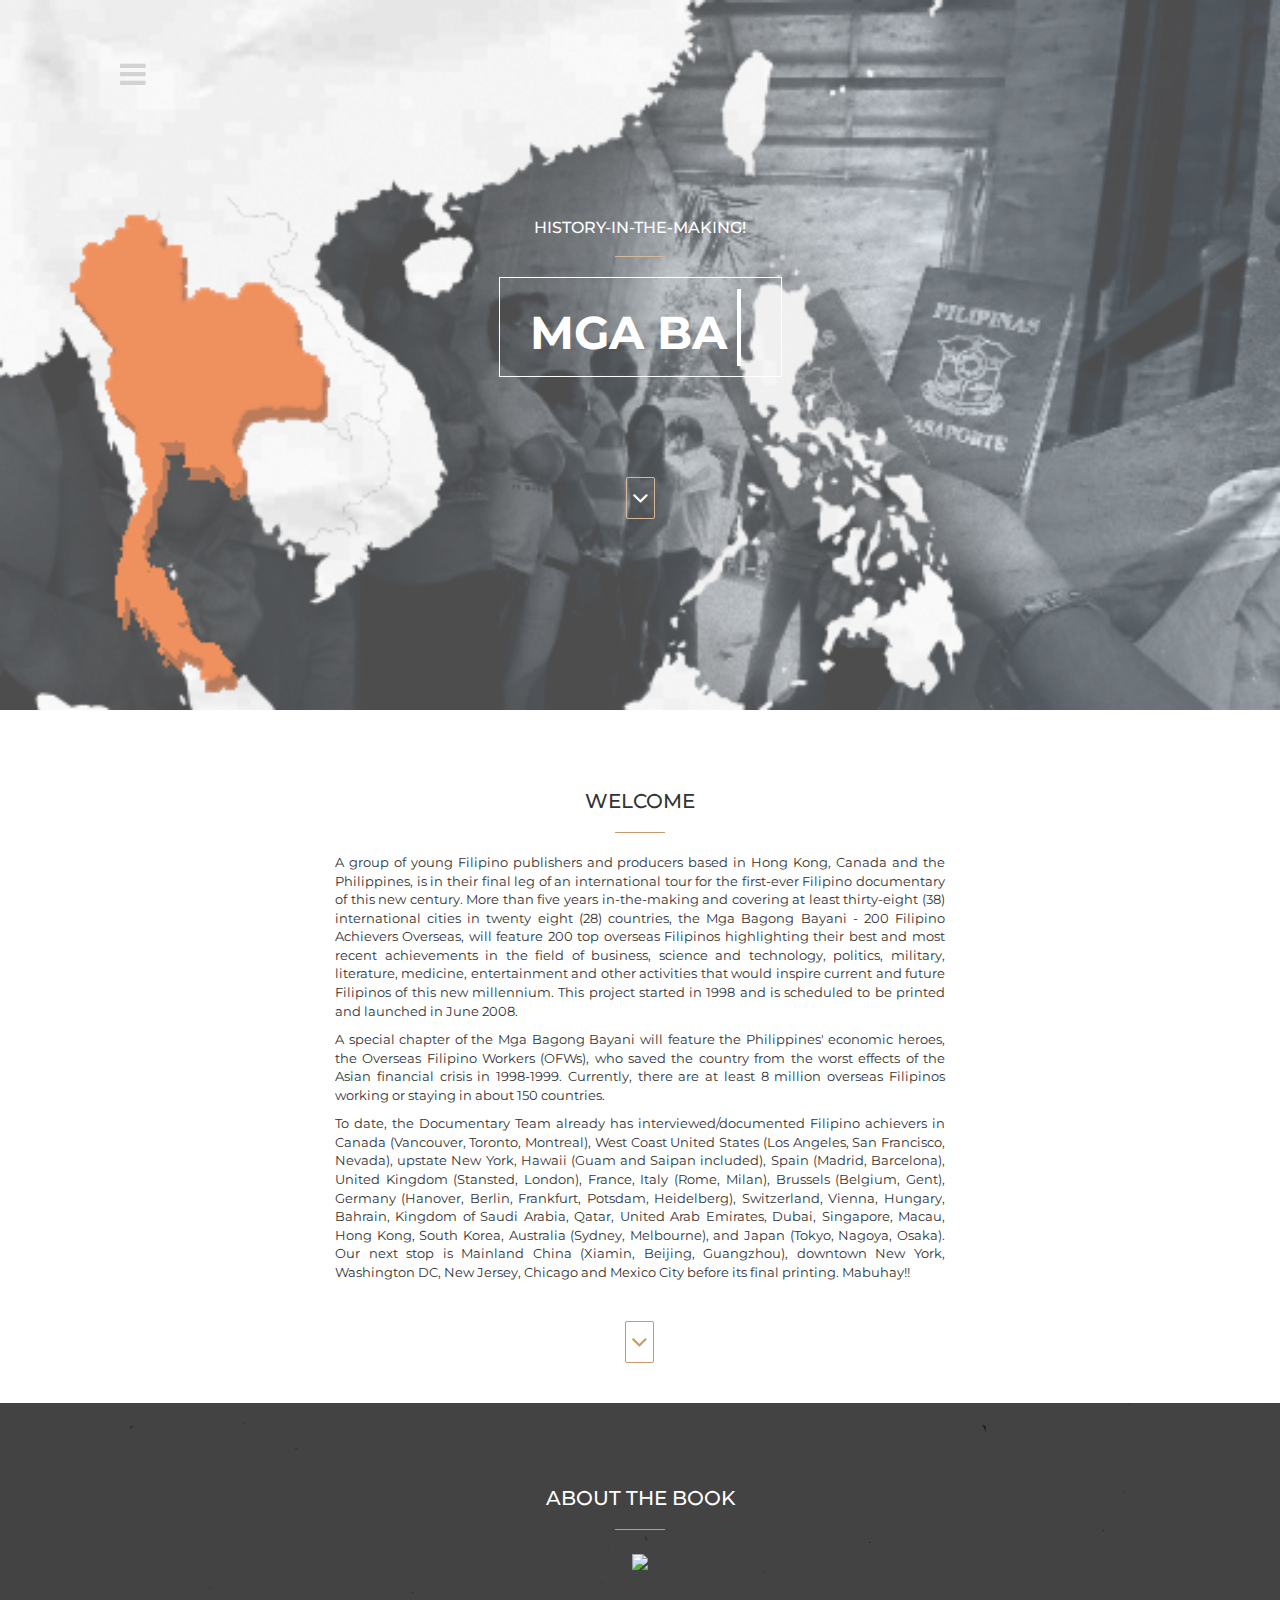
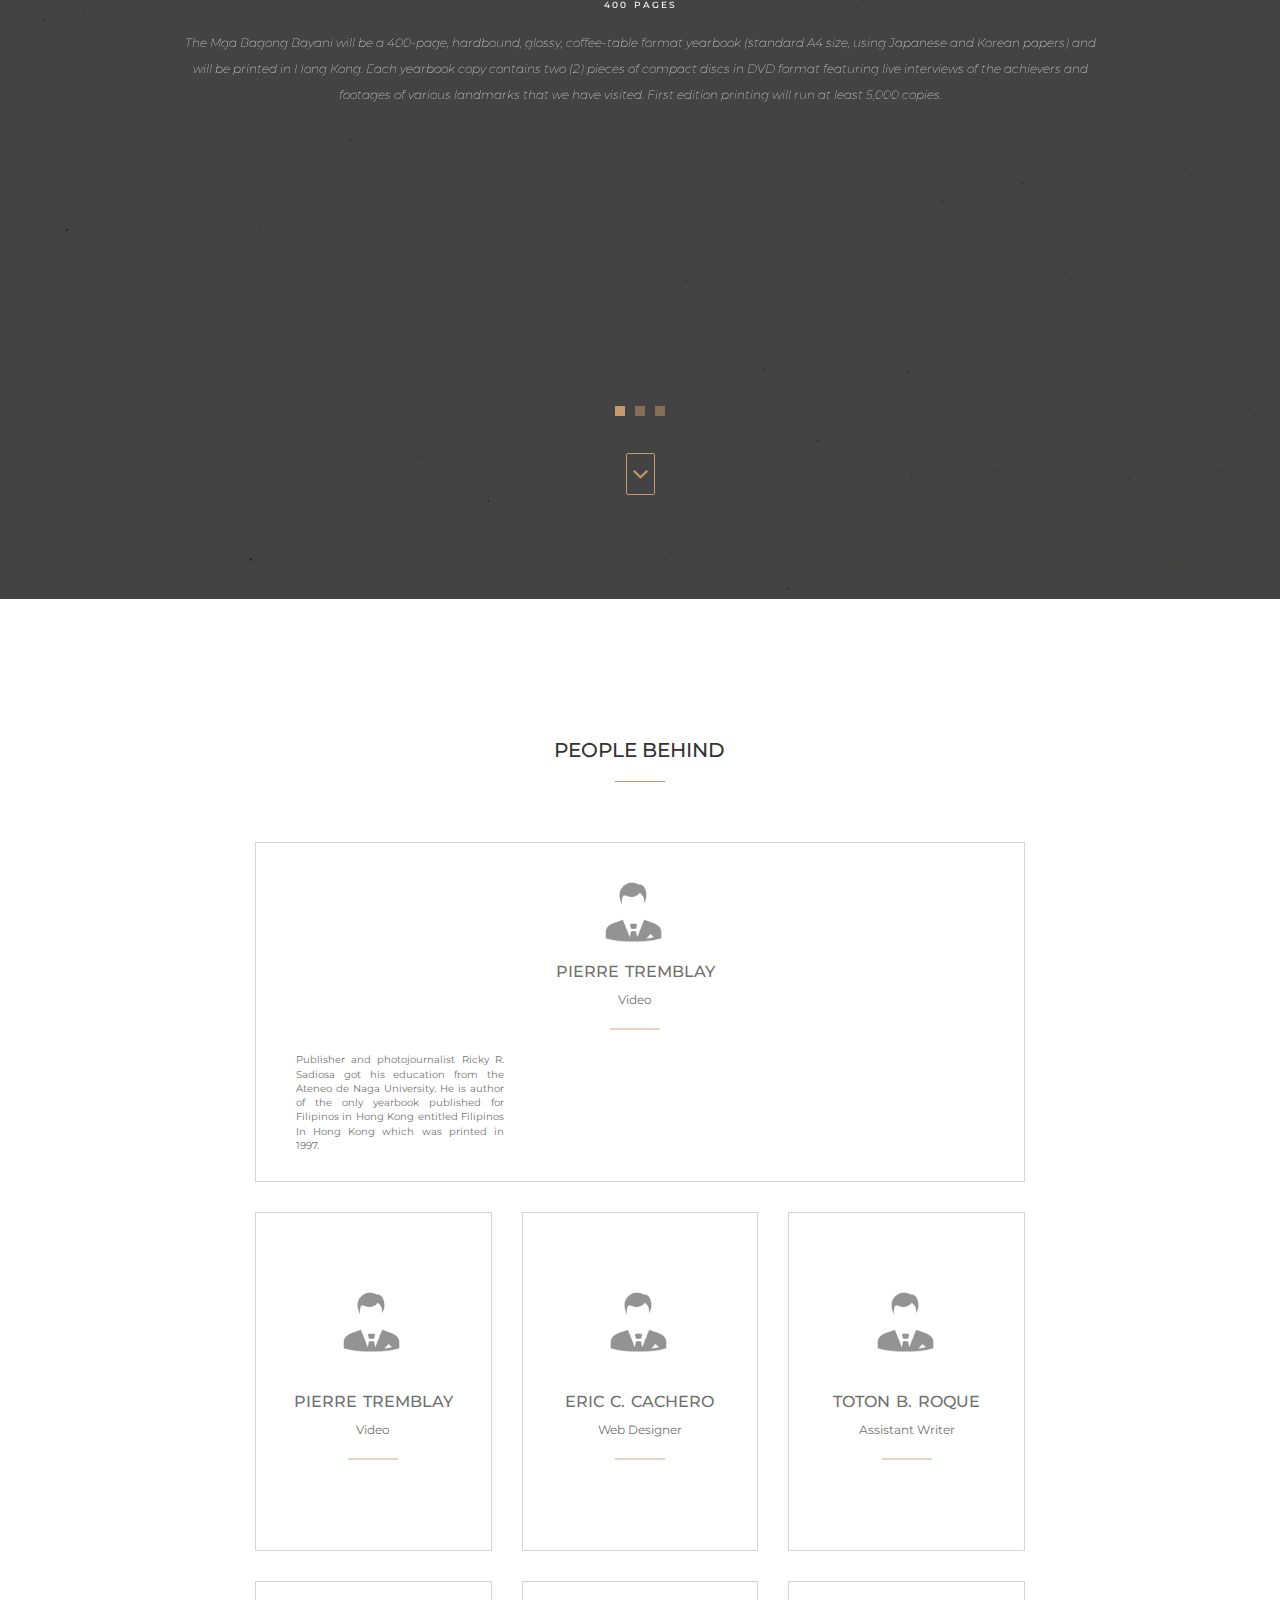
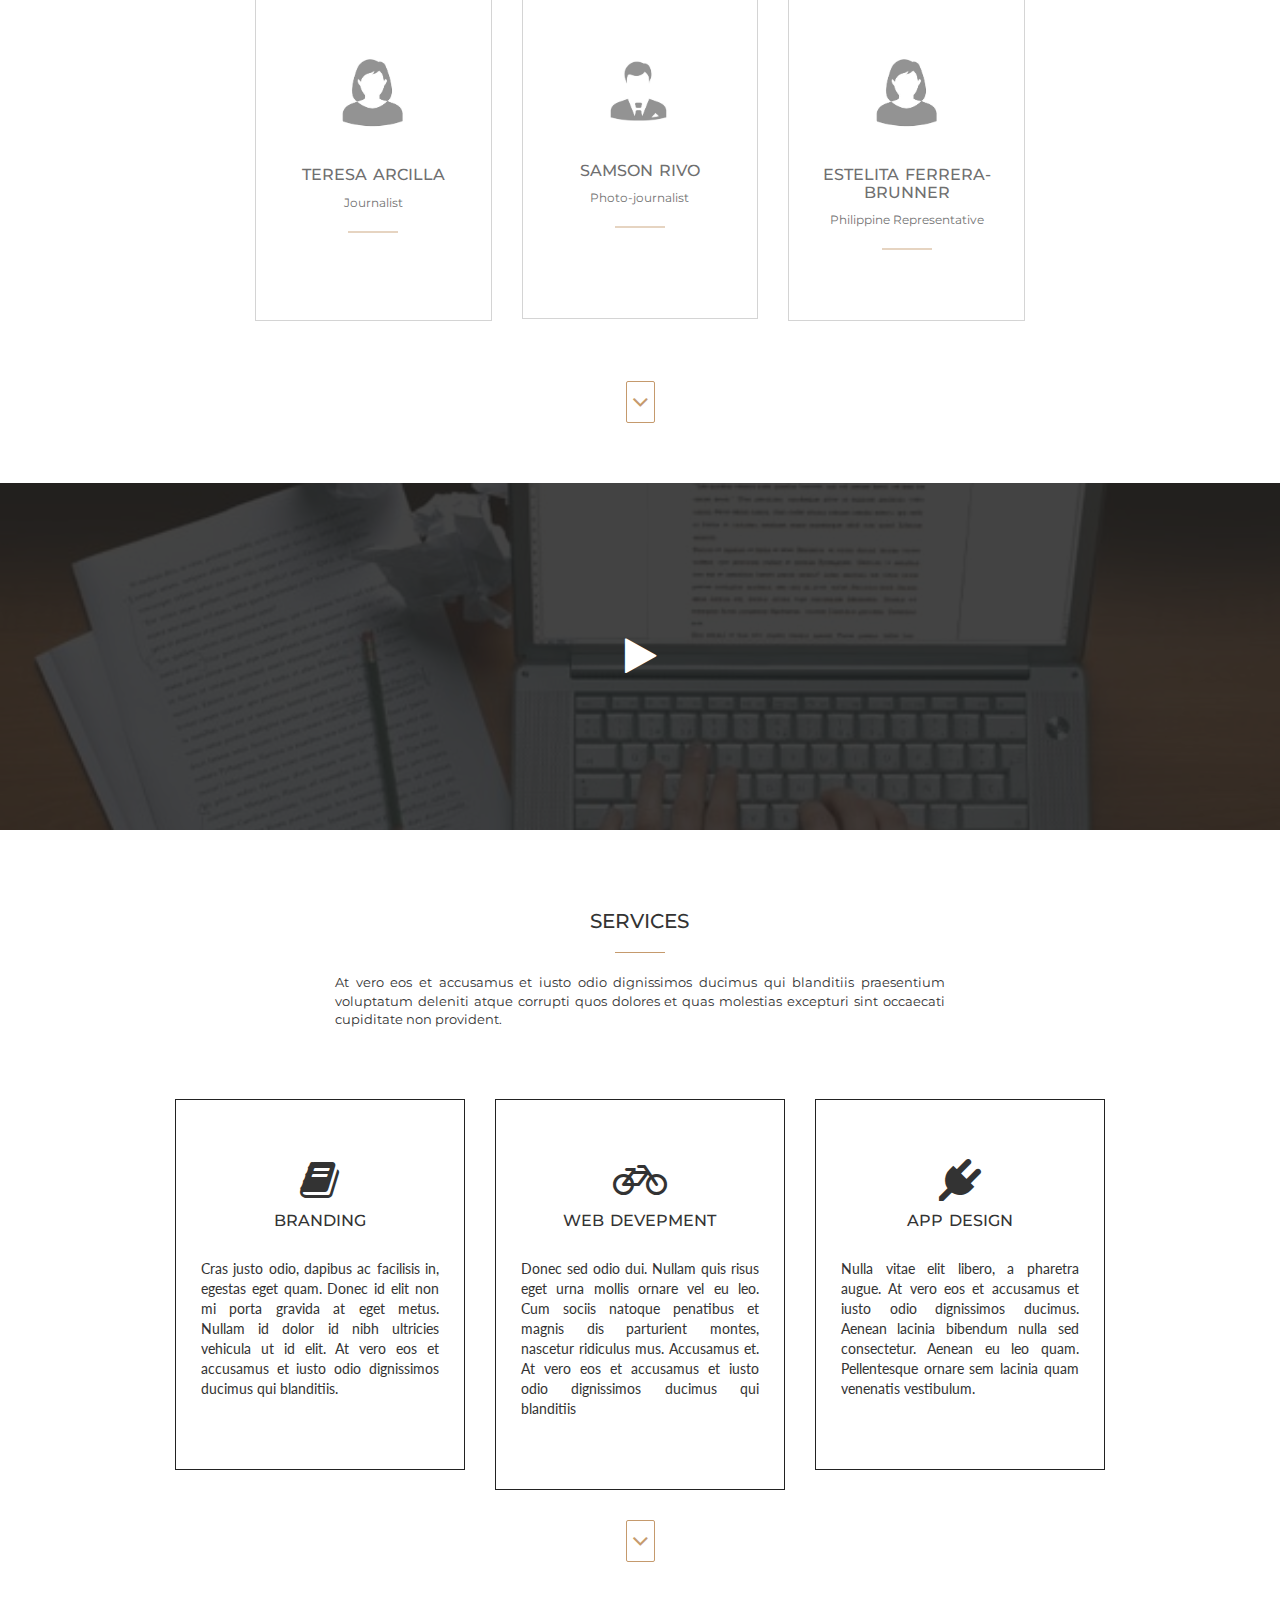
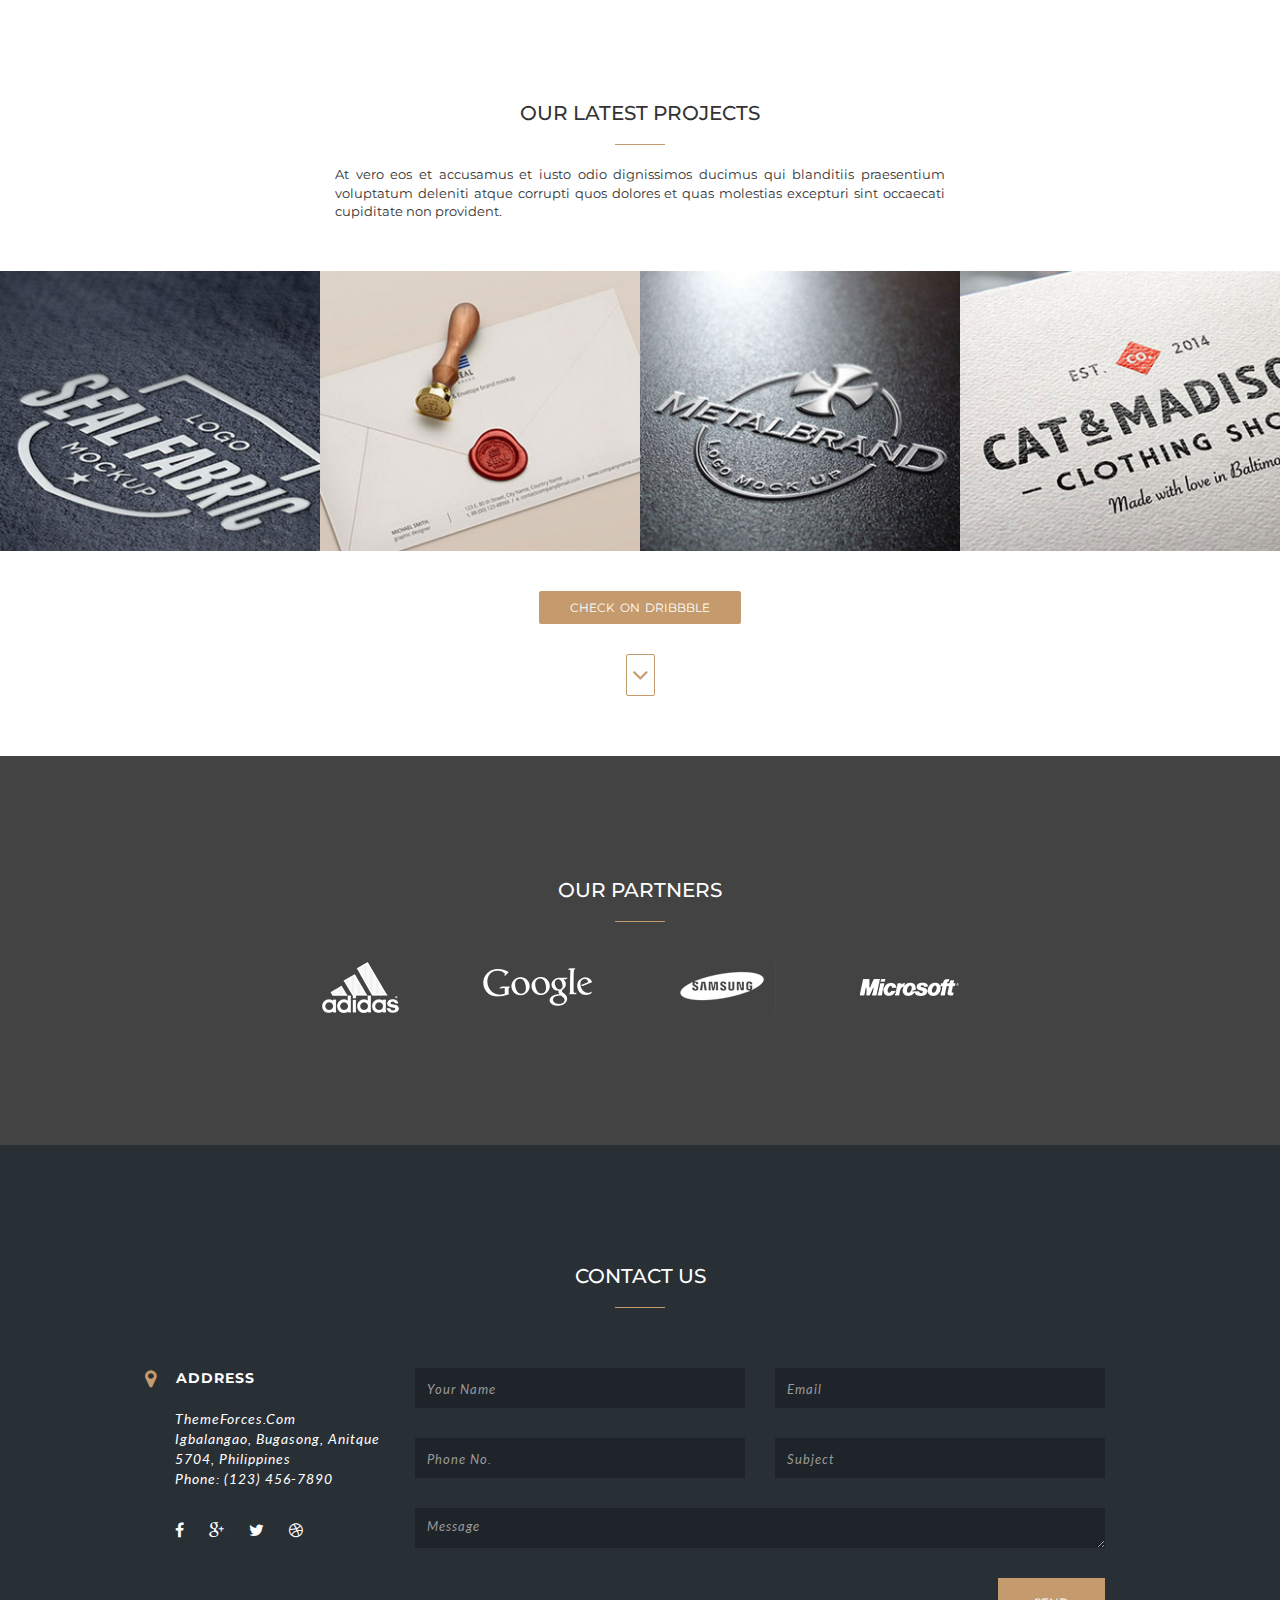
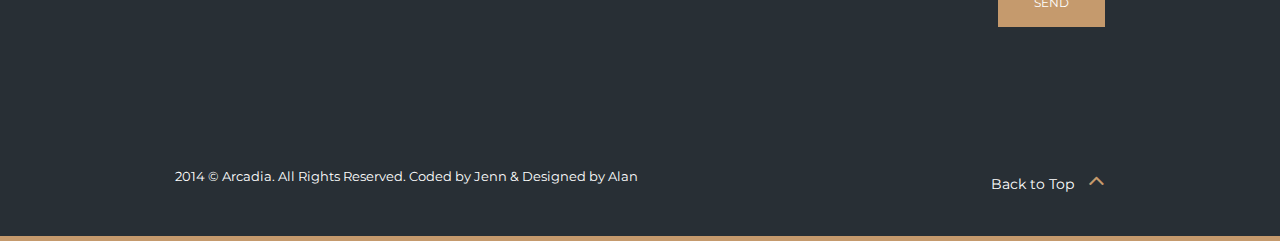
==== Bagong Bayani New/index.html @ 697c7795 "Changed the name" ====
<!DOCTYPE html>
<html lang="en">
  <head>
    <!-- Basic Page Needs
    ================================================== -->
    <meta charset="utf-8">
    <!--[if IE]><meta http-equiv="x-ua-compatible" content="IE=9" /><![endif]-->
    <meta name="viewport" content="width=device-width, initial-scale=1">
    <title>Arcadia Free Bootstrap Template - Home Page</title>
    <meta name="description" content="Your Description Here">
    <meta name="keywords" content="free boostrap, bootstrap template, freebies, free theme, free website, free portfolio theme, portfolio, personal, cv">
    <meta name="author" content="Jenn, ThemeForces.com">
    
    <!-- Favicons
    ================================================== -->
    <link rel="shortcut icon" href="img/favicon.ico" type="image/x-icon">
    <link rel="apple-touch-icon" href="img/apple-touch-icon.png">
    <link rel="apple-touch-icon" sizes="72x72" href="img/apple-touch-icon-72x72.png">
    <link rel="apple-touch-icon" sizes="114x114" href="img/apple-touch-icon-114x114.png">

    <!-- Bootstrap -->
    <link rel="stylesheet" type="text/css"  href="css/bootstrap.css">
    <link rel="stylesheet" type="text/css" href="font-awesome-4.2.0/css/font-awesome.css">
    <link rel="stylesheet" type="text/css" href="css/jasny-bootstrap.min.css">
    <link rel="stylesheet" type="text/css" href="css/animate.css">

    <!-- Slider
    ================================================== -->
    <link href="css/owl.carousel.css" rel="stylesheet" media="screen">
    <link href="css/owl.theme.css" rel="stylesheet" media="screen">

    <!-- Stylesheet
    ================================================== -->
    <link rel="stylesheet" type="text/css"  href="css/style.css">
    <link rel="stylesheet" type="text/css" href="css/responsive.css">


    <link href='http://fonts.googleapis.com/css?family=Montserrat:400,700' rel='stylesheet' type='text/css'>

    <script type="text/javascript" src="js/modernizr.custom.js"></script>

    <!-- HTML5 shim and Respond.js for IE8 support of HTML5 elements and media queries -->
    <!-- WARNING: Respond.js doesn't work if you view the page via file:// -->
    <!--[if lt IE 9]>
      <script src="https://oss.maxcdn.com/html5shiv/3.7.2/html5shiv.min.js"></script>
      <script src="https://oss.maxcdn.com/respond/1.4.2/respond.min.js"></script>
    <![endif]-->
  </head>
  <body>

    <!-- Off Canvas Navigation
    ================================================== -->
    <div class="navmenu navmenu-default navmenu-fixed-left offcanvas"> <!--- Off Canvas Side Menu -->
        <div class="close" data-toggle="offcanvas" data-target=".navmenu">
            <span class="fa fa-close"></span>
        </div>
        <div class="add-margin"></div>
        <ul class="nav navmenu-nav"> <!--- Menu -->
            <li><a href="#home" class="page-scroll">Home</a></li>
            <li><a href="#meet-us" class="page-scroll">Welcome</a></li>
            <li><a href="#testimonials" class="page-scroll">About the Book</a></li>
            <li><a href="#about-us" class="page-scroll">People Behind</a></li>
            <li><a href="#abot-us" class="page-scroll">About Us</a></li>
            <li><a href="#contact" class="page-scroll">Contact Us</a></li>
        </ul><!--- End Menu -->
    </div> <!--- End Off Canvas Side Menu -->

    <!-- Home Section -->
    <div id="home">
        <div class="container text-center">
            <!-- Navigation -->
            <nav id="menu" data-toggle="offcanvas" data-target=".navmenu">
                <span class="fa fa-bars"></span>
            </nav>

            <div class="content" >
                <h4>history-in-the-making!</h4>
                <hr>
                <div class="header-text btn">
                    <h1><span id="head-title"></span></h1>
                </div>
            </div>

            <a href="#meet-us" class="down-btn page-scroll">
                <span class="fa fa-angle-down"></span>
            </a>
        </div>
    </div>

    <!-- Meet Us Section -->
    <div id="meet-us">
        <div class="container">
            <div class="row text-center">
                <div class="col-md-8 col-md-offset-2">
                    <div class="section-title">
                        <h2>Welcome</h2>
                        <hr>
                    </div>
                    <p>A group of young Filipino publishers and producers based in Hong Kong, Canada and the Philippines, is in their final leg of an international tour for the first-ever Filipino documentary of this new century. More than five years in-the-making and covering at least thirty-eight (38) international cities in twenty eight (28) countries, the Mga Bagong Bayani - 200 Filipino Achievers Overseas, will feature 200 top overseas Filipinos highlighting their best and most recent achievements in the field of business, science and technology, politics, military, literature, medicine, entertainment and other activities that would inspire current and future Filipinos of this new millennium. This project started in 1998 and is scheduled to be printed and launched in June 2008.</p>

                    <p>A special chapter of the Mga Bagong Bayani will feature the Philippines' economic heroes, the Overseas Filipino Workers (OFWs), who saved the country from the worst effects of the Asian financial crisis in 1998-1999. Currently, there are at least 8 million overseas Filipinos working or staying in about 150 countries.</p>

                    <p>To date, the Documentary Team already has interviewed/documented Filipino achievers in Canada (Vancouver, Toronto, Montreal), West Coast United States (Los Angeles, San Francisco, Nevada), upstate New York, Hawaii (Guam and Saipan included), Spain (Madrid, Barcelona), United Kingdom (Stansted, London), France, Italy (Rome, Milan), Brussels (Belgium, Gent), Germany (Hanover, Berlin, Frankfurt, Potsdam, Heidelberg), Switzerland, Vienna, Hungary, Bahrain, Kingdom of Saudi Arabia, Qatar, United Arab Emirates, Dubai, Singapore, Macau, Hong Kong, South Korea, Australia (Sydney, Melbourne), and Japan (Tokyo, Nagoya, Osaka). Our next stop is Mainland China (Xiamin, Beijing, Guangzhou), downtown New York, Washington DC, New Jersey, Chicago and Mexico City before its final printing.

                    Mabuhay!!</p>
                    <a href="#testimonials" class="down-btn page-scroll">
                        <span class="fa fa-angle-down"></span>
                    </a>
                    <br><br><br>
                </div>
            </div>
        </div>

    <!-- Testimonial Section -->
    <div id="testimonials">
        <div class="overlay">
            <div class="container">
                <div class="section-title">
                    <h2>About the Book</h2>
                    <hr>
                </div>

                <div id="testimonial" class="owl-carousel owl-theme">
                  <div class="item">
                    <img src="book.png" style="width:130px"></img>
                    <br><br>
                    <h6>400 Pages</h6>

                    <h3>The Mga Bagong Bayani will be a 400-page, hardbound, glossy, coffee-table format yearbook (standard A4 size, using Japanese and Korean papers) and will be printed in Hong Kong. Each yearbook copy contains two (2) pieces of compact discs in DVD format featuring live interviews of the achievers and footages of various landmarks that we have visited. First edition printing will run at least 5,000 copies.</h3>
                  </div>

                  <div class="item">
                    <img src="joserizal.jpg"></img>
                    <br><br>
                    <h6>Dr. Jose P. Rizal Trek 2008</h6>
    
                    <h3>To commemorate our national hero's 112th death anniversary (1896-2008), we have included the Dr. Jose P. Rizal Trek 2008, where our Documentary Team has visited and reshoot various landmarks where Dr. Jose P. Rizal, has visited more than a hundred years ago! A whole chapter (more than 50 pages) is dedicated to Dr. Rizal which will feature a never-before-published rare photographic gallery of famous landmarks where our national hero has either stayed or visited during his travels around the world. Taken in their perfect structures (and glory) before being destroyed by two (2) World Wars. These were coffee shops, castles, restaurants, parks, steam ships, hotels, opera houses, building where his classic books were written and published.Beside each rare photo is a short caption from the hero's diary. Preserved and entrusted to us by the Knights of Rizal in Germany (members mostly Germans), the photos (some are more than seventy years old) are the only remaining copies in existence.

                    Our Documentary Team managed to reshoot few of the remaining landmarks still intact in perfect color to be placed side-by-side with the rare photographs. Taken in almost the same angles of their "originals," we hope these pictures will give the same dramatic impact to our readers. Also included are rare interviews and photos of various personalities working or related with the life and works of Filipino hero.</h3>
                  </div>

                  <div class="item">
                    <img src="launching.jpg" style="width:230px"></img>
                    <br><br>
                    <h6>BOOK LAUNCHING</h6>
    
                    <h3>To give relevance to the Mga Bagong Bayani, we have tentatively scheduled the yearbook to be published and launched in June 2008 to commemorate the 147th Birth Anniversary of Dr. Jose P. Rizal in 2008. The yearbook will be launched in Manila, Hong Kong, Germany and Los Angeles. Complimentary copies will be distributed to top Philippine government officials, schools, colleges, universities and libraries all over the Philippines including government and private institutions and sponsors abroad. Copies will be available for sale to all cities we have covered in this documentary beginning with Hong Kong.</h3>
                  </div>
                  </div>
                   <a href="#about-us" class="down-btn page-scroll">
                        <span class="fa fa-angle-down"></span>
                  </a>
                  <br><br><br>
                </div>
            </div>
        </div>
    </div>


 <!-- About Us Section -->
    <div id="about-us">
        <div class="container">
            <div class="row text-center">
                <div class="col-md-8 col-md-offset-2">
                    <div class="section-title">
                        <h2>People Behind</h2>
                        <hr>
                    </div>
                </div>
            </div>
            <div class="space"></div>
            <div class="row">
                <div class="col-md-10 col-md-offset-1">
                    <div class="row">
                        <div class="col-md-12 col-sm-2">
                            <div class="team" style="height: 340px;">
                                <div style="position: absolute; margin-left:280px; margin-top: -40px" >
                                    <img src="img/team/03.jpg" class="img-responsive img-circle" alt="...">
                                    <h4>Pierre Tremblay</h4>
                                    <p class="small" style="text-align:center">Video</p>
                                    <hr>
                                </div>
                                <br>
                                <p style="margin-top: 120px; margin-left: 20px; margin-right: 500px; font-size: 10px">Publisher and photojournalist Ricky R. Sadiosa got his education from the Ateneo de Naga University. He is author of the only yearbook published for Filipinos in Hong Kong entitled Filipinos In Hong Kong which was printed in 1997. </p>
                        
                            </div>
                        </div>

                        <div class="col-md-4 col-sm-4">
                            <div class="team">
                                <img src="img/team/03.jpg" class="img-responsive img-circle" alt="...">
                                <br>
                                <h4>Pierre Tremblay</h4>
                                <p class="small" style="text-align:center">Video</p>
                                <hr>
                            </div>
                        </div>

                        <div class="col-md-4 col-sm-4">
                            <div class="team">
                                <img src="img/team/03.jpg" class="img-responsive img-circle" alt="...">
                                <br>
                                <h4>Eric C. Cachero </h4>
                                <p class="small" style="text-align:center">Web Designer</p>
                                <hr>
                            </div>
                        </div>

                        <div class="col-md-4 col-sm-4">
                            <div class="team">
                                <img src="img/team/03.jpg" class="img-responsive img-circle" alt="...">
                                <br>
                                <h4>Toton B. Roque</h4>
                                <p class="small" style="text-align:center">Assistant Writer</p>
                                <hr>
                            </div>
                        </div>

                         <div class="col-md-4 col-sm-4">
                            <div class="team">
                                <img src="img/team/02.jpg" class="img-responsive img-circle" alt="...">
                                <br>
                                <h4>Teresa Arcilla</h4>
                                <p class="small" style="text-align:center">Journalist</p>
                                <hr>
                            </div>
                        </div>

                        <div class="col-md-4 col-sm-4">
                            <div class="team">
                                <img src="img/team/03.jpg" class="img-responsive img-circle" alt="...">
                                <br>
                                <h4>Samson Rivo</h4>
                                <p class="small" style="text-align:center">Photo-journalist</p>
                                <hr>
                            </div>
                        </div>

                        <div class="col-md-4 col-sm-4">
                            <div class="team">
                                <img src="img/team/02.jpg" class="img-responsive img-circle" alt="...">
                                <br>
                                <h4>Estelita Ferrera-Brunner</h4>
                                <p class="small" style="text-align:center">Philippine Representative</p>
                                <hr>
                            </div>
                        </div>

                    </div>
                </div>
            </div>

            <div class="text-center">
                <a href="#contact" class="page-scroll down-btn">
                    <span class="fa fa-angle-down"></span>
                </a>
            </div>

        </div>
    </div>


    <!-- Author Section -->
    <div id="overview-video">
        <div class="overlay">
            <div class="container">
                <a href="#">
                    <span class="fa fa-play"></span>
                </a>
            </div>
        </div>
    </div>

    <!-- Services Section -->
    <div id="services">
        <div class="container text-center">
            <div class="row">
                <div class="col-md-8 col-md-offset-2">
                    <div class="section-title">
                        <h2>Services</h2>
                        <hr>
                    </div>
                    <p>At vero eos et accusamus et iusto odio dignissimos ducimus qui blanditiis praesentium voluptatum deleniti atque corrupti quos dolores et quas molestias excepturi sint occaecati cupiditate non provident.</p>
                </div>
            </div>

            <div class="space"></div>

            <div class="row">
                <div class="col-md-4 col-sm-4">
                    <div class="service">
                        <span class="fa fa-book fa-3x"></span>
                        <h4>Branding</h4>
                        <p>Cras justo odio, dapibus ac facilisis in, egestas eget quam. Donec id elit non mi porta gravida at eget metus. Nullam id dolor id nibh ultricies vehicula ut id elit. At vero eos et accusamus et iusto odio dignissimos ducimus qui blanditiis. </p>
                    </div>
                </div>

                <div class="col-md-4 col-sm-4">
                    <div class="service">
                        <span class="fa fa-bicycle fa-3x"></span>
                        <h4>Web Devepment</h4>
                        <p>Donec sed odio dui. Nullam quis risus eget urna mollis ornare vel eu leo. Cum sociis natoque penatibus et magnis dis parturient montes, nascetur ridiculus mus. Accusamus et. At vero eos et accusamus et iusto odio dignissimos ducimus qui blanditiis </p>
                    </div>
                </div>

                <div class="col-md-4 col-sm-4">
                    <div class="service">
                        <span class="fa fa-plug fa-3x"></span>
                        <h4>App Design</h4>
                        <p>Nulla vitae elit libero, a pharetra augue. At vero eos et accusamus et iusto odio dignissimos ducimus. Aenean lacinia bibendum nulla sed consectetur. Aenean eu leo quam. Pellentesque ornare sem lacinia quam venenatis vestibulum. </p>
                    </div>
                </div>
            </div>
            <a href="#works" class="down-btn page-scroll">
                <span class="fa fa-angle-down"></span>
            </a>
        </div>
    </div>

    <!-- Portfolio Section -->
    <div id="works">
        <div class="container">
            <div class="row text-center">
                <div class="col-md-8 col-md-offset-2">
                    <div class="section-title">
                        <h2>Our Latest Projects</h2>
                        <hr>
                    </div>
                    <p>At vero eos et accusamus et iusto odio dignissimos ducimus qui blanditiis praesentium voluptatum deleniti atque corrupti quos dolores et quas molestias excepturi sint occaecati cupiditate non provident.</p>
                </div>
            </div>
            <div class="space"></div>
        </div>
        <div class="container-fluid">
            <div class="row">
                <div class="col-md-3 col-sm-6 nopadding">
                    <div class="portfolio-item">
                        <div class="hover-bg">
                            <a href="#">
                                <div class="hover-text">
                                    <h5>Logo Design</h5>
                                    <p class="lead">Client Seal</p>
                                    <div class="hline"></div>
                                </div>
                                <img src="img/portfolio/01.jpg" class="img-responsive" alt="...">
                            </a>
                        </div>
                    </div>
                </div>
                <div class="col-md-3 col-sm-6 nopadding">
                    <div class="portfolio-item">
                        <div class="hover-bg">
                            <a href="#">
                                <div class="hover-text">
                                    <h5>Stationery</h5>
                                    <p class="lead">Design Project</p>
                                    <div class="hline"></div>
                                </div>
                                <img src="img/portfolio/02.jpg" class="img-responsive" alt="...">
                            </a>
                        </div>
                    </div>
                </div>
                <div class="col-md-3 col-sm-6 nopadding">
                    <div class="portfolio-item">
                        <div class="hover-bg">
                            <a href="#">
                                <div class="hover-text">
                                    <h5>Branding</h5>
                                    <p class="lead">Metalbrand</p>
                                    <div class="hline"></div>
                                </div>
                            </a>
                            <img src="img/portfolio/03.jpg" class="img-responsive" alt="...">
                        </div>
                    </div>
                </div>
                <div class="col-md-3 col-sm-6 nopadding">
                    <div class="portfolio-item">
                        <div class="hover-bg">
                            <a href="#">
                                <div class="hover-text">
                                    <h5>Business Card</h5>
                                    <p class="lead">Clothing Line</p>
                                    <div class="hline"></div>
                                </div>
                            </a>
                            <img src="img/portfolio/04.jpg" class="img-responsive" alt="...">
                        </div>
                    </div>
                </div>
            </div>
        </div>
        <div class="space"></div>
        <div class="text-center">
            <a href="#" class="btn read-more-btn">Check on Dribbble</a>
            <br>
            <a href="#about-us" class="down-btn page-scroll"><span class="fa fa-angle-down"></span></a>
        </div>
    </div>

    <!-- Clients Section -->
    <div id="clients">
        <div class="overlay">
            <div class="container text-center">
                <div class="section-title">
                    <h2>Our Partners</h2>
                    <hr>
                </div>

                <ul class="clients">
                    <li><a href="#"><img src="img/clients/01.png" class="img-responsive" alt="..."></a></li>
                    <li><a href="#"><img src="img/clients/02.png" class="img-responsive" alt="..."></a></li>
                    <li><a href="#"><img src="img/clients/03.png" class="img-responsive" alt="..."></a></li>
                    <li><a href="#"><img src="img/clients/04.png" class="img-responsive" alt="..."></a></li>
                </ul>
            </div>
        </div>
    </div>


    <!-- Contact Section -->
    <div id="contact">
        <div class="container">
            <div class="section-title text-center">
                <h2>Contact Us</h2>
                <hr>
            </div>
            <div class="space"></div>

            <div class="row">
                <div class="col-md-3">
                    <address>
                        <strong>Address</strong><br>
                        <br>
                        ThemeForces.Com<br>
                        Igbalangao, Bugasong, Anitque<br>
                        5704, Philippines<br>
                        Phone: (123) 456-7890
                        <ul class="social">
                            <li><a href="#"><span class="fa fa-facebook"></span></a></li>
                            <li><a href="#"><span class="fa fa-google-plus"></span></a></li>
                            <li><a href="#"><span class="fa fa-twitter"></span></a></li>
                            <li><a href="#"><span class="fa fa-dribbble"></span></a></li>
                          </ul>
                    </address>
                </div>

                <div class="col-md-9">
                    <form autocomplete="off">
                        <div class="row">
                            <div class="col-md-6">
                                <input type="text" class="form-control" placeholder="Your Name">
                                <input type="text" class="form-control" placeholder="Phone No.">
                            </div>
                            <div class="col-md-6">
                                <input type="text" class="form-control" placeholder="Email">
                                <input type="text" class="form-control" placeholder="Subject">
                            </div>
                        </div>
                        <textarea class="form-control" rows="4" placeholder="Message"></textarea>
                        <div class="text-right">
                            <a href="#" class="btn send-btn">Send</a>
                        </div>
                    </form>
                </div>
            </div>
        </div>
    </div>

    <nav id="footer">
        <div class="container">
             <div class="pull-left">
                <p>2014 © Arcadia. All Rights Reserved. Coded by <a href="https://dribbble.com/jennpereira">Jenn</a> & Designed by <a href="https://dribbble.com/alanpodemski">Alan</a></p>
            </div>
            <div class="pull-right"> 
                <a href="#home" class="page-scroll">Back to Top <span class="fa fa-angle-up"></span></a>
            </div>
        </div>
    </nav>


    <!-- jQuery (necessary for Bootstrap's JavaScript plugins) -->
    <script src="https://ajax.googleapis.com/ajax/libs/jquery/1.11.1/jquery.min.js"></script>
    <script type="text/javascript" src="js/jquery.1.11.1.js"></script>
    <!-- Include all compiled plugins (below), or include individual files as needed -->
    <script type="text/javascript" src="js/bootstrap.js"></script>
    <script type="text/javascript" src="js/SmoothScroll.js"></script>
    <script type="text/javascript" src="js/jasny-bootstrap.min.js"></script>

    <script src="js/owl.carousel.js"></script>
    <script src="js/typed.js"></script>
    <script>
      $(function(){
          $("#head-title").typed({
            strings: ["MGA BAGON BAYANI^1000", "200 Filipino Achievers Overseas^1000"],
            typeSpeed: 100,
            loop: true,
            startDelay: 100
          });
      });
    </script>

    <!-- Javascripts
    ================================================== -->
    <script type="text/javascript" src="js/main.js"></script>

  </body>
</html>
---- Bagong Bayani New/css/style.css ----
@import url(http://fonts.googleapis.com/css?family=Montserrat:400,700);
@import url(http://fonts.googleapis.com/css?family=Lato:100,300,400,700,900,100italic,300italic,400italic,700italic,900italic);


body, html{
  -webkit-font-smoothing: antialiased !important;
  -moz-osx-font-smoothing: grayscale;
  overflow-y: auto;
  overflow-x: hidden;
  font-family: 'Montserrat', sans-serif;
}
@media (min-width: 1200px){
	.container {
		width: 960px;
	}
}
h1{
	font-weight: 700;
	font-size: 46px;
}

h2{
	text-transform: uppercase;
	font-size: 20px;
}
h3{
	font-size: 12px;
	font-style: italic;
	font-weight: 100;
	line-height: 26px;
}

h4{
	text-transform: uppercase;
	font-size: 16px;
	word-spacing: 2px;
}
h5{
	text-transform: uppercase;
	font-size: 12px;
	word-spacing: 2px;
}
h6{
	text-transform: uppercase;
	font-size: 9px;
	word-spacing: 2px;
	letter-spacing: 2px;
}

p{
	font-size: 13px;
	text-align: justify;
    text-justify: inter-word;
	font-weight: 400;
}
hr{
	width: 50px;
	border-color: #c59a6d;
}
a {color: #222222}
a:hover,
a:focus{
	color: #c59a6d;
	text-decoration: none;
}
#home{
	background: url(../img/bg1.jpg);
	background-size: cover;
	background-position: center;
	background-repeat: no-repeat;
	background-attachment: fixed;
	height: auto;
	min-height: 710px;	
	padding-top: 60px;
	color: #ffffff;
	opacity:0.7;
}
#home a.down-btn span.fa.fa-angle-down {
	font-size: 26px;
	border: 1px solid #c59a6d;
	border-radius: 2px;
	padding: 7px 5px;
	position: relative;
	margin-top: 100px;
	color: #ffffff;
	cursor: pointer;
}
.content{
	padding-top: 16%;
}
.header-text.btn{
	border: 1px solid #ffffff;
	border-radius: 0;
	padding: 10px 30px;
	height: 100px;
}
.header-text.btn:hover{
	color: inherit;
}
.header-text.btn:focus, 
.header-text.btn:active:focus, 
.header-text.btn.active:focus, 
.header-text.btn.focus, 
.header-text.btn:active.focus, 
.header-text.btn.active.focus {
	outline: thin dotted transparent;
	outline: none;
	outline-offset: -2px;
}
.typed-cursor {
	opacity: 1;
	padding: 10px 2px;
	background: #ffffff;
	margin: 10px;
	-webkit-animation: blink 0.5s linear infinite;
    -moz-animation: blink 0.5s linear infinite;
    animation: blink 0.5s linear infinite;
}
@keyframes blink{
    0% { opacity:1; }
    50% { opacity:0; }
    100% { opacity:1; }
}
@-webkit-keyframes blink{
    0% { opacity:1; }
    50% { opacity:0; }
    100% { opacity:1; }
}
@-moz-keyframes blink{
    0% { opacity:1; }
    50% { opacity:0; }
    100% { opacity:1; }
}
span.typed-cursor {
	top: -5px;
	position: relative;
}
/*.header-text{
	margin-top: 20px;	
	position: absolute;
	border: 1px solid #ffffff;
	left: 25%;
	right: 25%;
}
.header-text h1{
	padding: 20px;
	position: relative;
	margin: 0 auto;
}*/
nav#menu span.fa.fa-bars{
	font-size: 30px;
	position: fixed;
	left: 120px;
	color: #c0c0c0;
	cursor: pointer;
	z-index: 1;
}

.navmenu, .navbar-offcanvas {
width: 270px;
z-index: 10;
}
.navmenu-default, 
.navbar-default .navbar-offcanvas {
	background-color: #1E2429;
	border-color: #1E2429;
	border: 0;
}
.navmenu-default .navmenu-nav>li>a:hover, 
.navbar-default .navbar-offcanvas .navmenu-nav>li>a:hover, 
.navmenu-default .navmenu-nav>li>a:focus, 
.navbar-default .navbar-offcanvas .navmenu-nav>li>a:focus {
color: #C59A6D;
background-color: transparent;
}
.nav > li {
position: relative;
display: block;
text-align: center;
}
.navmenu-default .navmenu-nav>li>a, 
.navbar-default .navbar-offcanvas .navmenu-nav>li>a {
color: #ffffff;
text-transform: uppercase;
font-size: 12px;
line-height: 30px;
}
nav#menu span.fa.fa-bars:hover {
color: #C59A6D;
}
.navmenu-default .navmenu-nav>.active>a, 
.navbar-default .navbar-offcanvas .navmenu-nav>.active>a, 
.navmenu-default .navmenu-nav>.active>a:hover, 
.navbar-default .navbar-offcanvas .navmenu-nav>.active>a:hover, 
.navmenu-default .navmenu-nav>.active>a:focus, 
.navbar-default .navbar-offcanvas .navmenu-nav>.active>a:focus {
color: #C59A6D;
background-color: transparent;
}

.close:hover{
	background: #c59a6d;
	color: #ffffff;
	opacity: 1;
}
.close{
	background: #fff;
	padding: 10px 12px;
	opacity: 1;
	transition: all 0.3s;
}
.add-margin{
	margin-top: 200px;
}

#meet-us,
#services,
#works,
#about-us{
	padding: 60px 0;
}

a.down-btn span.fa.fa-angle-down {
	font-size: 26px;
	border: 1px solid #c59a6d;
	border-radius: 2px;
	padding: 7px 5px;
	position: relative;
	cursor: pointer;
	color: #c59a6d;
	margin-top: 30px;
}

#overview-video {
	background: url(../img/bg2.jpg);
	background-size: cover;
	background-position: center;
	background-repeat: no-repeat;
	background-attachment: scroll;
	text-align: center;
}

#overview-video .overlay{
	background: rgba(34, 34, 34, 0.85);
	height: auto;
	min-height: 200px;
	padding: 12% 0 ;
}

#overview-video a span.fa.fa-play {
	font-size: 40px;
	color: #fff;
	text-align: center;
	margin: auto 0;
}

.service{
	border: 1px solid #222;
	margin-top: 20px;
	margin-bottom: 0px;
	transition: all 0.3s;
	position: relative;
	padding: 60px 25px;
}
.service:hover>h4,
.service:hover>span.fa{
	color: #c59a6d;
}
.service:hover{
	border-color: #c59a6d;
	margin-top: 0px;
	margin-bottom: 0px;
	cursor: pointer;
	padding-top: 80px;
	padding-bottom: 80px;
}
.service p{
	font-size: 14px;
	padding-top: 20px;
	font-family: 'Lato', sans-serif;
}
.space{ padding-top: 40px; }

#cta{
	background: #282f35;
	padding: 4% 0;
}

a.btn.go-to-btn{
	text-transform: uppercase;
	border: 1px solid #c59a6d;
	word-spacing: 2px;
	padding: 7px 30px;
	border-radius: 2px;
	font-size: 12px;
	color: #ffffff;
	transition: all 0.5s;
}
a.btn.go-to-btn:hover{
	background: #c59a6d;
	color: #282f35;
}

.nopadding{
	padding: 0;
	margin: 0;
}

.portfolio-item .hover-bg{
	height: 280px;
	overflow: hidden;
	position: relative;
}

.hover-bg .hover-text {
	position: absolute;
	text-align: center;
	margin: 0 auto;
	color: #ffffff;
	background: rgba(0, 0, 0, 0.66);
	padding: 30% 0;
	height: 100%;
	width: 100%;
	opacity: 0;
    transition: all 0.5s;
}
.hover-bg .hover-text>h5{
	opacity: 0;
	-webkit-transform: translateY(100%);
            transform: translateY(100%);
            transition: all 0.3s;
}
.hover-bg:hover .hover-text>h5{
	opacity: 1;
    -webkit-backface-visibility:hidden;
    -webkit-transform: translateY(0);
            transform: translateY(0);
}
.hover-bg .hover-text>.hline{
	opacity: 0;
	-webkit-transform: translateY(0);
            transform: translateY(0);
            transition: all 0.3s;
}
.hover-bg:hover .hover-text>.hline{
	opacity: 1;
    -webkit-backface-visibility:hidden;
   -webkit-transform: translateY(100%);
            transform: translateY(100%);
}
.hover-bg:hover .hover-text{
	opacity: 1;
}
.hline{
	height: 5px;
	width: 30px;
	border-top: 2px solid #f1f1f1;
	margin: 0 auto
}

.hover-text p.lead{
	color: #c59a6d;
}


a.btn.read-more-btn{
	text-transform: uppercase;
	background: #c59a6d;
	color: #282f35;
	word-spacing: 2px;
	padding: 7px 30px;
	border-radius: 2px;
	font-size: 12px;
	color: #ffffff;
	transition: all 0.5s;
}
a.btn.read-more-btn:hover{
	background: #222222;
	color: #ffffff;
}

a.btn.send-btn{
	text-transform: uppercase;
	background: #c59a6d;
	color: #282f35;
	padding: 15px 35px;
	border-radius: 0;
	font-size: 12px;
	color: #ffffff;
	transition: all 0.5s;
}
a.btn.send-btn:hover{
	background: transparent;
	border: 1px solid #c59a6d;
	color: #ffffff;
}

#clients {
	background: url(../img/bg3.jpg);
	background-size: cover;
	background-position: center;
	background-repeat: no-repeat;
	background-attachment: fixed;
	text-align: center;
}

#clients .overlay{
	background: rgba(34, 34, 34, 0.85);
	height: auto;
	min-height: 200px;
	padding: 8% 0 ;
	color: #ffffff;
}

ul, ol{
	padding: 0;
	moz-padding: 0;
	webkit-padding: 0;
}

ul.clients li{
	display: inline-block;
	padding: 20px 40px;
	vertical-align: middle;
}


.team {
	border: 1px solid #c3c3c3;
	padding: 70px 20px;
	text-align: center;
	opacity: 0.7;
	transition: all 0.8s;
	max-height: 340px;
	margin-bottom: 30px;
}
.team:hover.hire,
.team.hire{
	height: 340px;
	border-color: #c59a6d;
	color: #c59a6d;
	opacity: 1;
}

.team.hire>a{
	color: #c59a6d;
}
.team hr{
	border-width: 2px;
	border-color: #dcc2a7;
}
.team:hover{
	opacity: 1;
	border: 1px solid #222;
}
.team img {
	width: 80px;
	margin: 0 auto;
}

#testimonials {
	background: url(../img/bg4.jpg);
	background-size: cover;
	background-position: center;
	background-repeat: no-repeat;
	background-attachment: scroll;
	text-align: center;
}

#testimonials .overlay{
	background: rgba(34, 34, 34, 0.85);
	height: auto;
	min-height: 200px;
	padding: 5% 0 ;
	color: #ffffff;
}

.owl-theme .owl-controls .owl-page span {
	display: block;
	width: 10px;
	height: 10px;
	margin: 2px 5px;
	filter: Alpha(Opacity=50);
	opacity: 0.5;
	-webkit-border-radius: 20px;
	-moz-border-radius: 20px;
	border-radius: 0;
	background: #C59A6D;
}

#contact{
	background: #282f35;
	padding: 100px 0;
	color: #ffffff;
}

ul.social li{
	display: inline-block;
	margin-right: 20px;
	margin-top: 30px;
}

ul.social li a{
	color: #ffffff;
	font-size: 16px;
}

address strong{
	text-transform: uppercase;
	font-style: normal;
	font-family: 'Montserrat', sans-serif;
}
address:before{
	content: "\f041";
	display: inline-block;
  	font: normal normal normal 14px/1 FontAwesome;
  	font-size: 20px;
  	text-rendering: auto;
  	-webkit-font-smoothing: antialiased;
  	-moz-osx-font-smoothing: grayscale;
  	color: #c59a6d;
  	vertical-align: middle;
  	margin-right: 15px;
  	margin-left: -30px;
}
address{
	font-style: italic;
	font-size: 14px;
	font-family: 'Lato', sans-serif;
	letter-spacing: 1px;
}

#contact input.form-control,
#contact textarea.form-control {
margin-bottom: 30px;
}

#contact .form-control {
	display: block;
	width: 100%;
	height: 40px;
	padding: 7px 12px;
	font-size: 14px;
	line-height: 1.42857143;
	color: #555;
	background-color: #1e2429;
	background-image: none;
	border: 0;
	border-top: 2px solid transparent;
	border-radius: 0;
	-webkit-box-shadow: none;
	box-shadow: none;
	-webkit-transition: none;
	-o-transition: none;
	transition: none;
	transition: all 0.5s;
}

#contact .form-control:focus {
	border-color: #C59A6D;
	outline: 0;
	-webkit-box-shadow: none;
	box-shadow: none;
}
input::-webkit-input-placeholder, textarea::-webkit-input-placeholder { 
    color:    #222222;
    font-family: 'Lato', sans-serif;
    font-size: 13px;
    letter-spacing: 1px;
    font-style: italic;
}
input:-moz-placeholder, textarea:-moz-placeholder { 
    color:    #222222;
    font-family: 'Lato', sans-serif;
    font-size: 13px;
    letter-spacing: 1px;
    font-style: italic;
}
input::-moz-placeholder, textarea::-moz-placeholder { 
    color:    #222222;
    font-family: 'Lato', sans-serif;
    font-size: 13px;
    letter-spacing: 1px;
    font-style: italic;
}
input:-ms-input-placeholder, textarea:-ms-input-placeholder { 
    color:    #222222;
    font-family: 'Lato', sans-serif;
    font-size: 13px;
    letter-spacing: 1px;
    font-style: italic;
}

nav#footer{
	background: #282f35;
	padding: 40px 0;
	color: #ffffff;
	border-bottom: 5px solid #c59a6d;
}
#footer span.fa{
	color: #c59a6d;
	font-size: 26px;
	margin-left: 10px;
}
#footer a{
	color: #ffffff;
}
#footer a:hover{
	color: #c59a6d;
}
---- Bagong Bayani New/css/responsive.css ----
@media only screen and (max-width: 608px){
nav#menu span.fa.fa-bars {
left: 60px;
}
.header-text.btn {
height: auto;
white-space: inherit;
}
.hover-bg .hover-text {
padding: 15% 0;
}
}

@media only screen and (max-width: 460px){
h3 {
    font-size: 12px;
}
nav#menu span.fa.fa-bars {
left: 30px;
}
.content {
padding-top: 30%;
}
.hover-bg .hover-text {
padding: 20% 0;
}
#overview-video .overlay {
    padding: 30% 0px;
}
}
@media only screen and (max-width: 360px){
h1 {
    font-size: 36px;
}
h3 {
    font-size: 11px;
}
hover-bg .hover-text {
    padding: 25% 0px;
}
.pull-left,
.pull-right {
    float: none !important;
    text-align: center;
}
}
@media only screen and (max-width: 320px){
h1 {
    font-size: 30px;
}
hover-bg .hover-text {
    padding: 30% 0px;
}
}
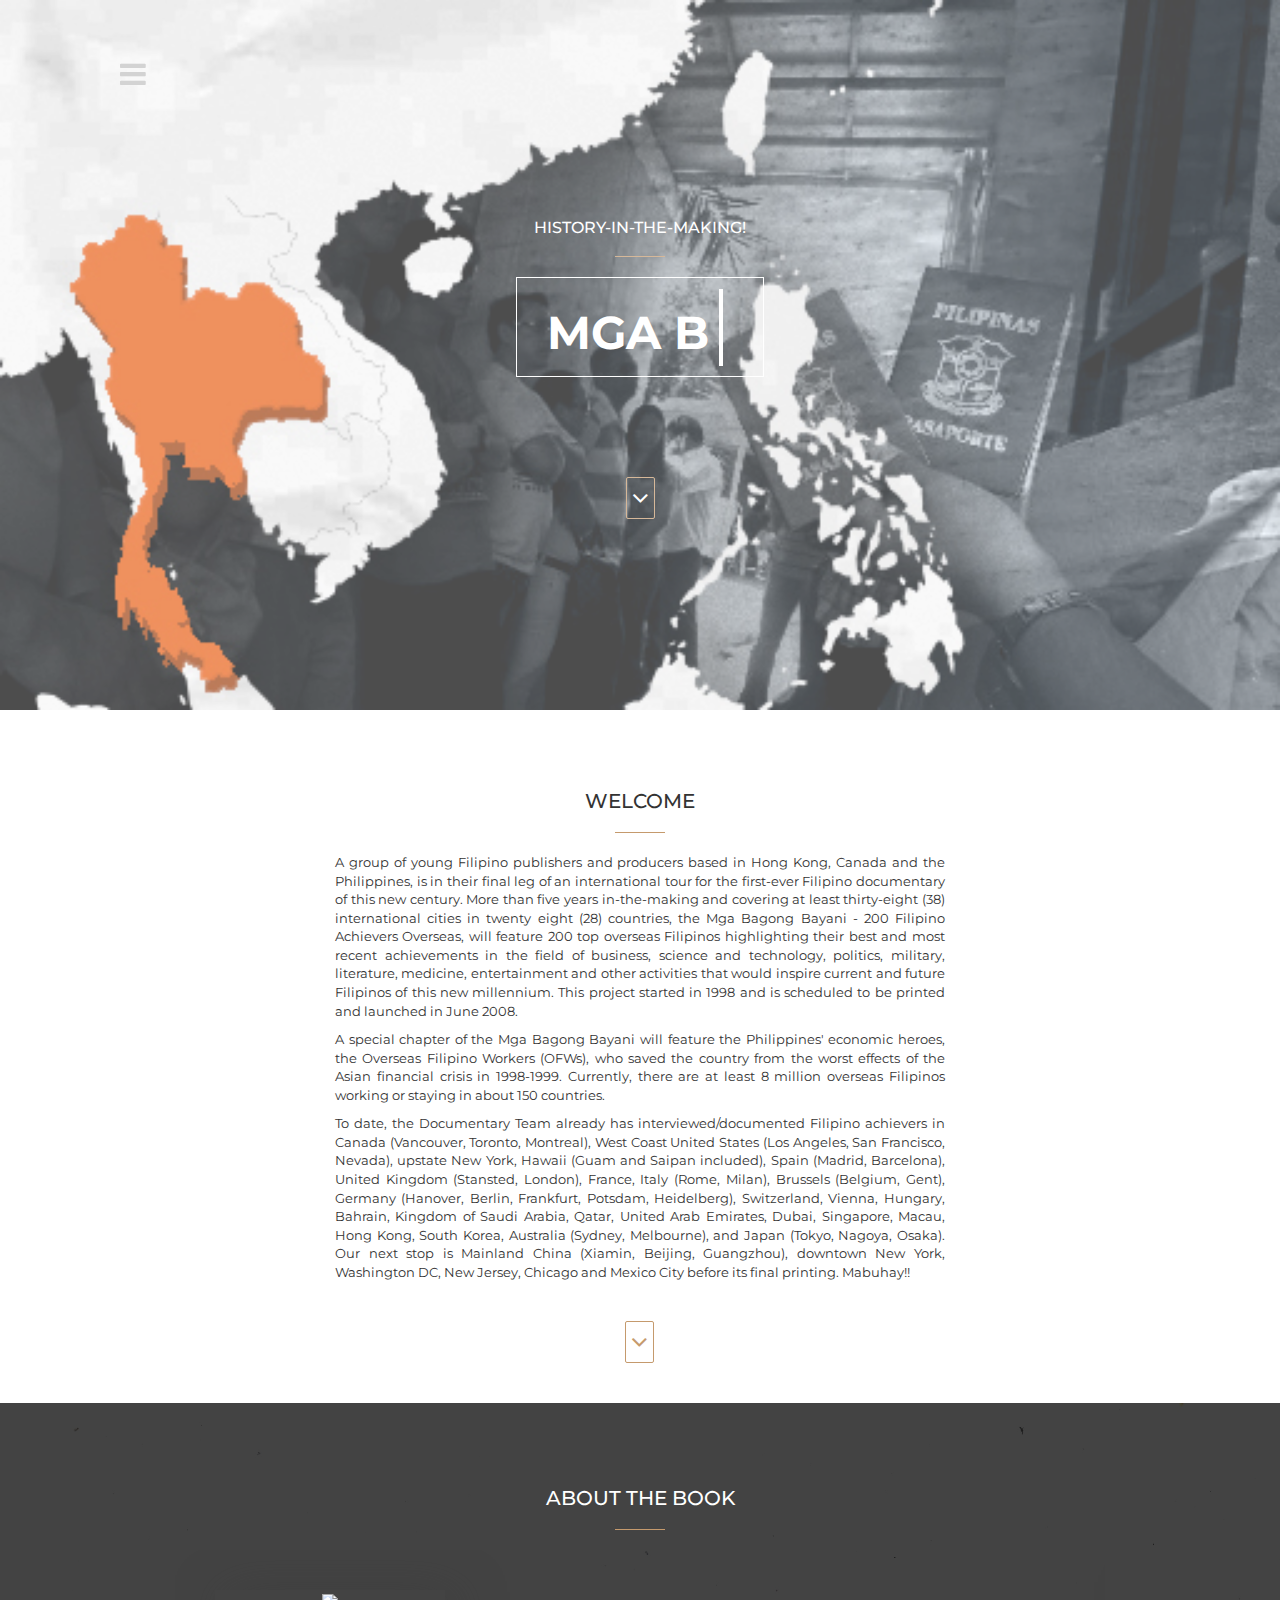
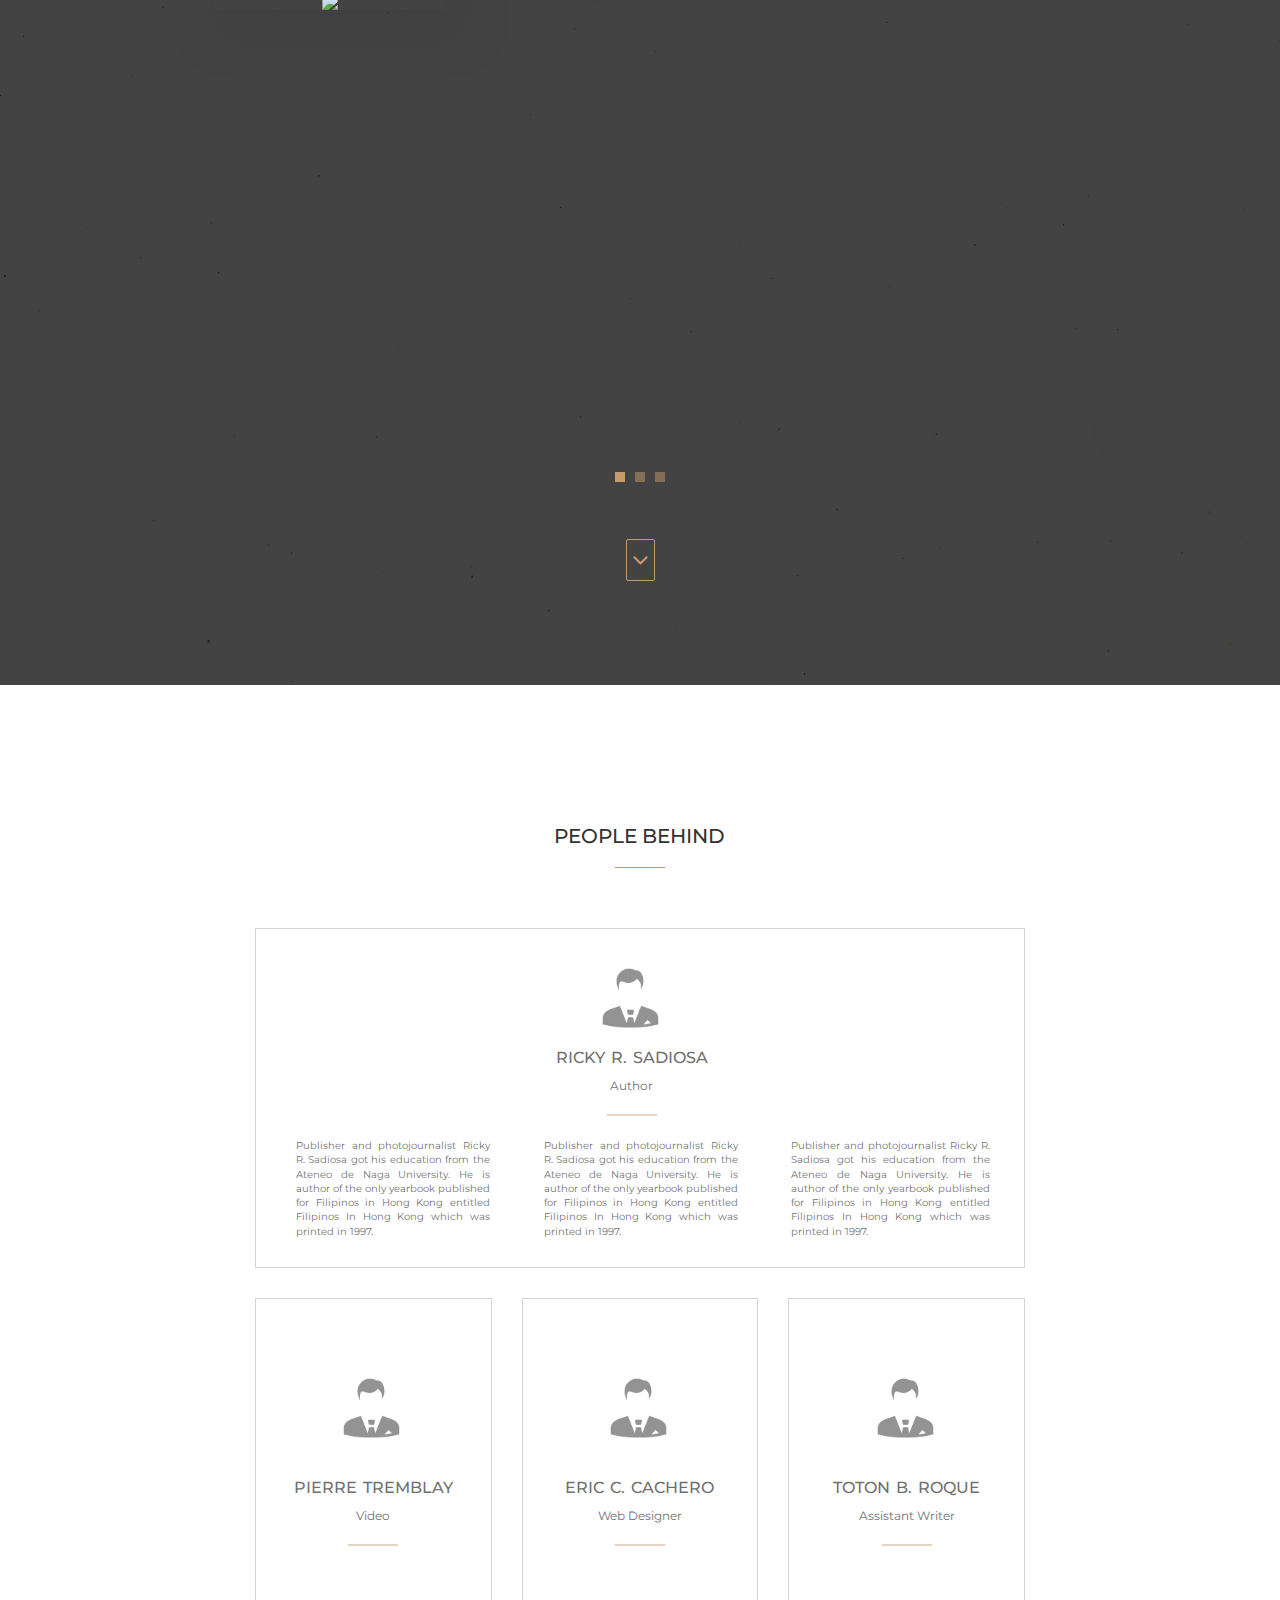
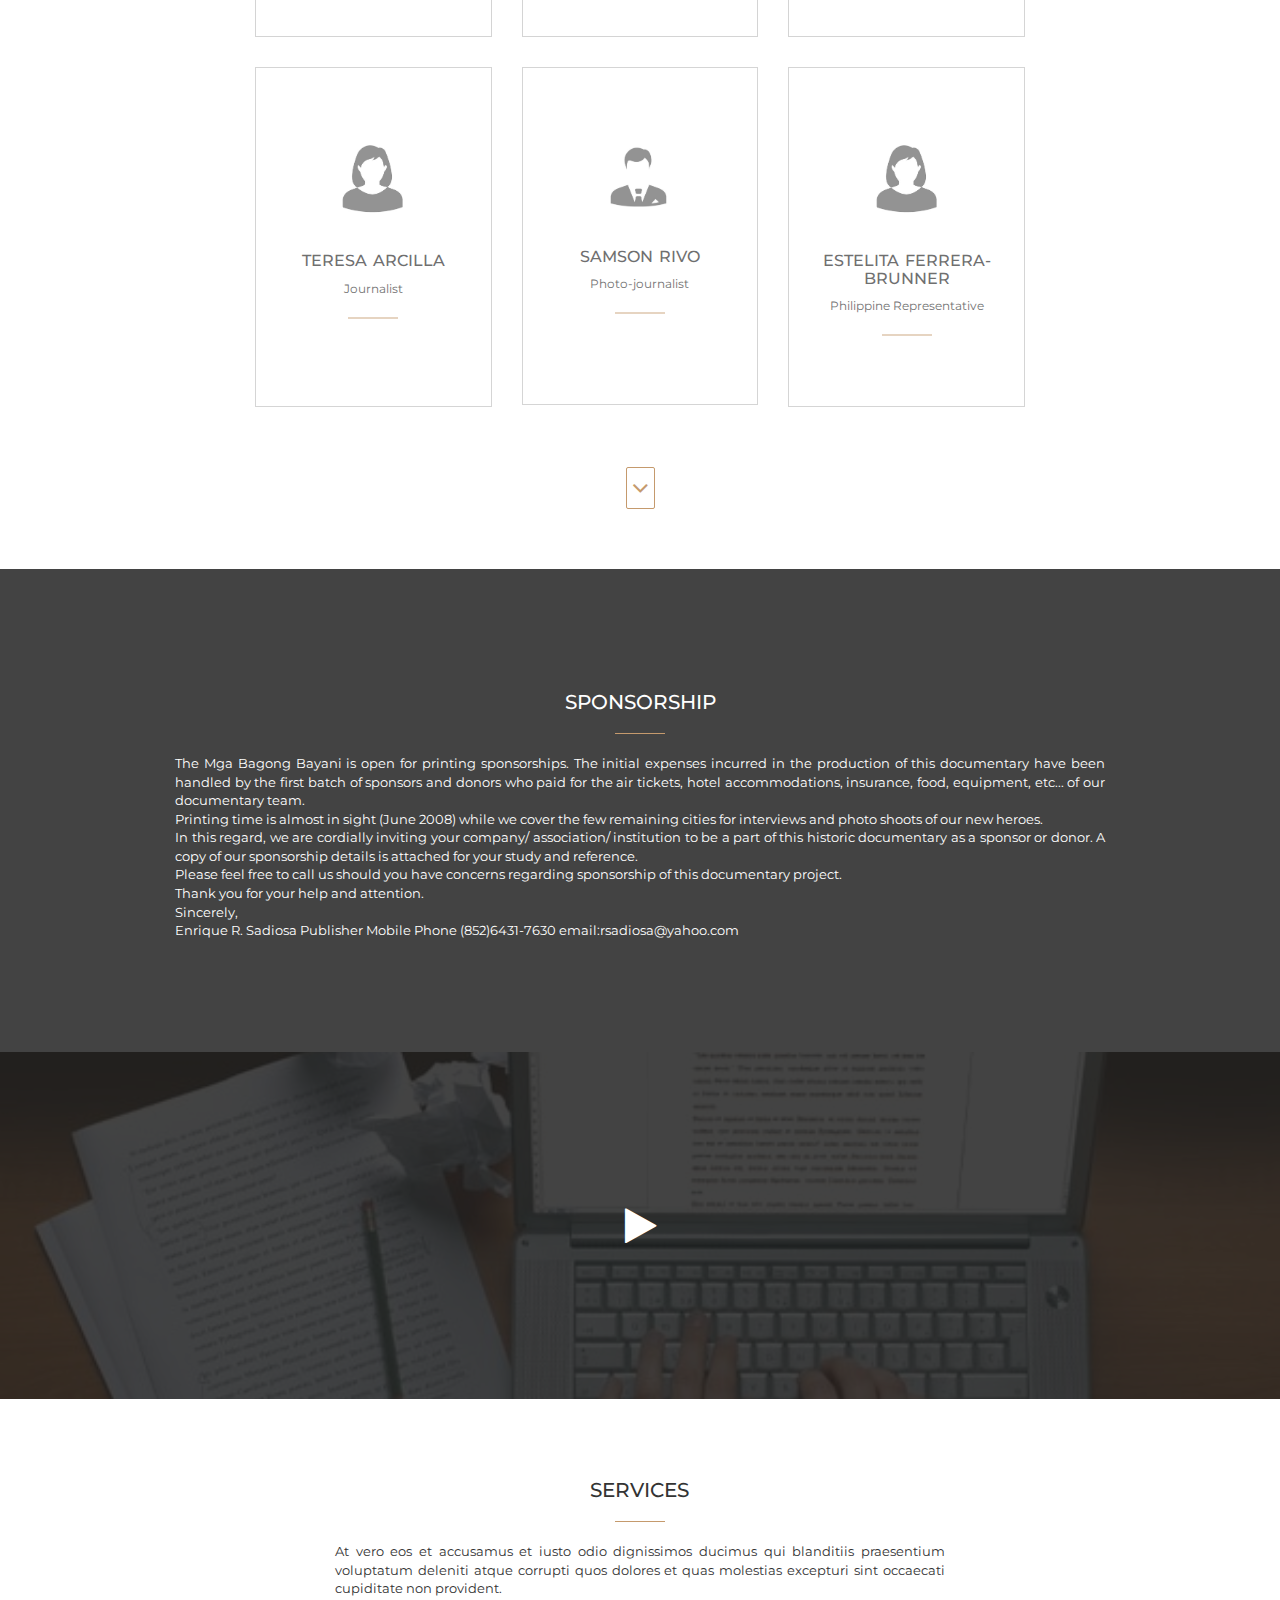
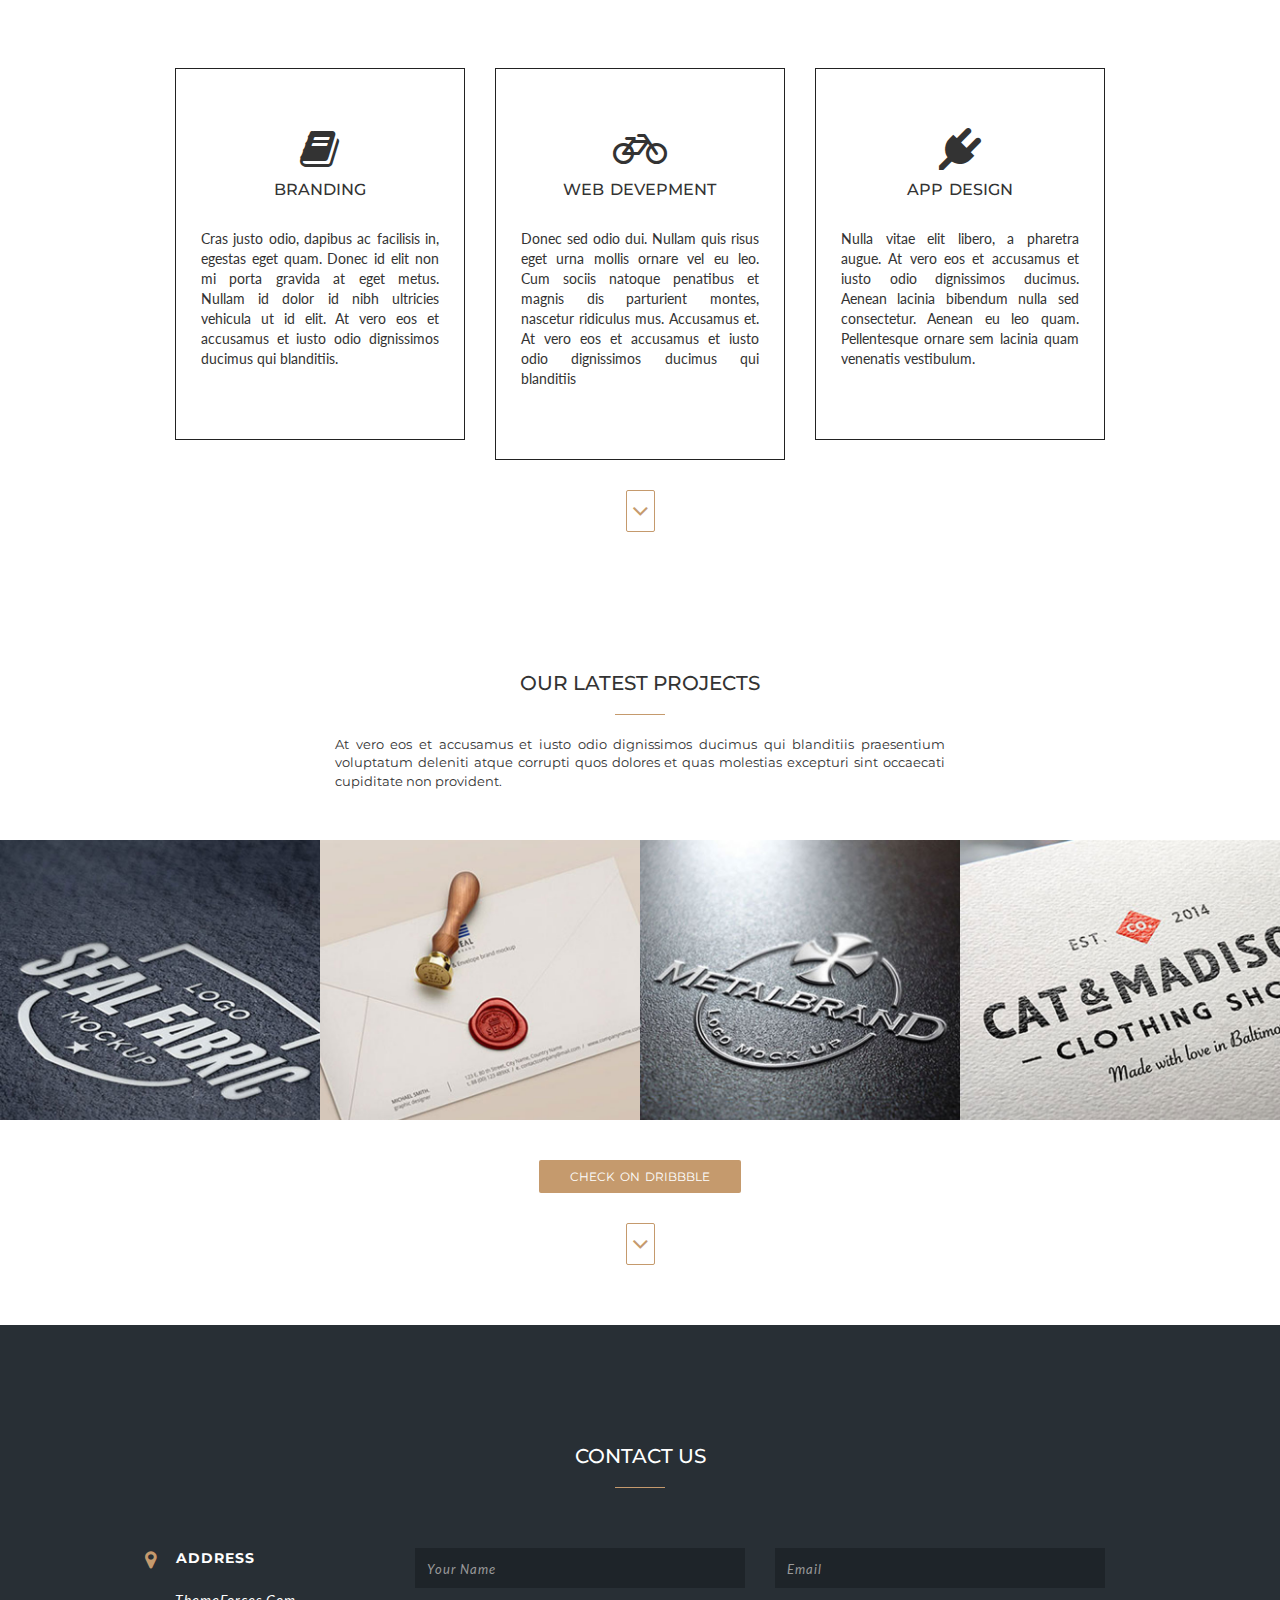
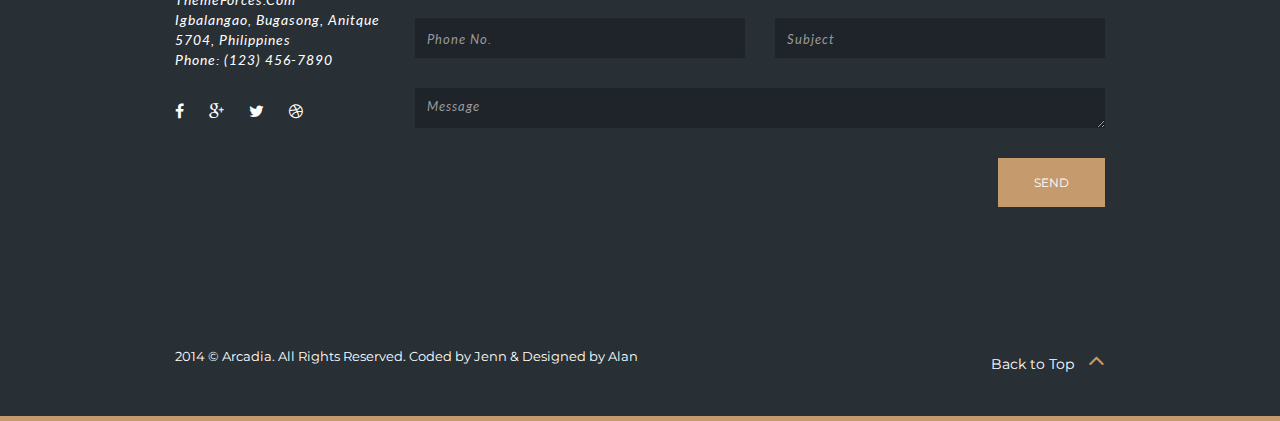
==== commit d5378bba: "Changed the design in the About the Book Section." ====
--- a/Bagong Bayani New/index.html
+++ b/Bagong Bayani New/index.html
@@ -39,6 +39,8 @@
 
     <script type="text/javascript" src="js/modernizr.custom.js"></script>
 
+    <link href="https://fonts.googleapis.com/css?family=Montserrat" rel="stylesheet">
+
     <!-- HTML5 shim and Respond.js for IE8 support of HTML5 elements and media queries -->
     <!-- WARNING: Respond.js doesn't work if you view the page via file:// -->
     <!--[if lt IE 9]>
@@ -57,8 +59,8 @@
         <div class="add-margin"></div>
         <ul class="nav navmenu-nav"> <!--- Menu -->
             <li><a href="#home" class="page-scroll">Home</a></li>
-            <li><a href="#meet-us" class="page-scroll">Welcome</a></li>
-            <li><a href="#testimonials" class="page-scroll">About the Book</a></li>
+            <li><a href="#welcome" class="page-scroll">Welcome</a></li>
+            <li><a href="#about" class="page-scroll">About the Book</a></li>
             <li><a href="#about-us" class="page-scroll">People Behind</a></li>
             <li><a href="#abot-us" class="page-scroll">About Us</a></li>
             <li><a href="#contact" class="page-scroll">Contact Us</a></li>
@@ -81,14 +83,14 @@
                 </div>
             </div>
 
-            <a href="#meet-us" class="down-btn page-scroll">
+            <a href="#welcome" class="down-btn page-scroll">
                 <span class="fa fa-angle-down"></span>
             </a>
         </div>
     </div>
 
-    <!-- Meet Us Section -->
-    <div id="meet-us">
+    <!-- Welcome Section -->
+    <div id="welcome">
         <div class="container">
             <div class="row text-center">
                 <div class="col-md-8 col-md-offset-2">
@@ -103,7 +105,7 @@
                     <p>To date, the Documentary Team already has interviewed/documented Filipino achievers in Canada (Vancouver, Toronto, Montreal), West Coast United States (Los Angeles, San Francisco, Nevada), upstate New York, Hawaii (Guam and Saipan included), Spain (Madrid, Barcelona), United Kingdom (Stansted, London), France, Italy (Rome, Milan), Brussels (Belgium, Gent), Germany (Hanover, Berlin, Frankfurt, Potsdam, Heidelberg), Switzerland, Vienna, Hungary, Bahrain, Kingdom of Saudi Arabia, Qatar, United Arab Emirates, Dubai, Singapore, Macau, Hong Kong, South Korea, Australia (Sydney, Melbourne), and Japan (Tokyo, Nagoya, Osaka). Our next stop is Mainland China (Xiamin, Beijing, Guangzhou), downtown New York, Washington DC, New Jersey, Chicago and Mexico City before its final printing.
 
                     Mabuhay!!</p>
-                    <a href="#testimonials" class="down-btn page-scroll">
+                    <a href="#about" class="down-btn page-scroll">
                         <span class="fa fa-angle-down"></span>
                     </a>
                     <br><br><br>
@@ -111,8 +113,8 @@
             </div>
         </div>
 
-    <!-- Testimonial Section -->
-    <div id="testimonials">
+    <!-- About Section -->
+    <div id="about">
         <div class="overlay">
             <div class="container">
                 <div class="section-title">
@@ -121,32 +123,51 @@
                 </div>
 
                 <div id="testimonial" class="owl-carousel owl-theme">
+
                   <div class="item">
-                    <img src="book.png" style="width:130px"></img>
                     <br><br>
-                    <h6>400 Pages</h6>
-
-                    <h3>The Mga Bagong Bayani will be a 400-page, hardbound, glossy, coffee-table format yearbook (standard A4 size, using Japanese and Korean papers) and will be printed in Hong Kong. Each yearbook copy contains two (2) pieces of compact discs in DVD format featuring live interviews of the achievers and footages of various landmarks that we have visited. First edition printing will run at least 5,000 copies.</h3>
+
+                    <div style="margin-left: 40px; width: 230px; box-shadow: 10px 10px 50px #3b3b3b;">
+                        <img src="book.png"></img>
+                    </div>
+                    <br><br>
+
+                    <h6 style="margin-top:-350px">400 Pages</h6>
+
+                    <h3 style="position: absolute; font-family: 'Montserrat', sans-serif; margin-top:-300px; ">The Mga Bagong Bayani will be a 400-page, hardbound, glossy, coffee-table format yearbook (standard A4 size, using Japanese and Korean papers) and will be printed in Hong Kong. Each yearbook copy contains two (2) pieces of compact discs in DVD format featuring live interviews of the achievers and footages of various landmarks that we have visited. First edition printing will run at least 5,000 copies.</h3>
                   </div>
 
                   <div class="item">
-                    <img src="joserizal.jpg"></img>
                     <br><br>
-                    <h6>Dr. Jose P. Rizal Trek 2008</h6>
+                    
+                    <div style="margin-left: 40px; width: 250px; box-shadow: 10px 10px 50px #3b3b3b;">
+                        <img src="joserizal2.jpg" style="width: 250px"></img>
+                    </div>
+                    <br><br>
+
+                    <h6 style="margin-top:-462px">Dr. Jose P. Rizal Trek 2008</h6>
     
-                    <h3>To commemorate our national hero's 112th death anniversary (1896-2008), we have included the Dr. Jose P. Rizal Trek 2008, where our Documentary Team has visited and reshoot various landmarks where Dr. Jose P. Rizal, has visited more than a hundred years ago! A whole chapter (more than 50 pages) is dedicated to Dr. Rizal which will feature a never-before-published rare photographic gallery of famous landmarks where our national hero has either stayed or visited during his travels around the world. Taken in their perfect structures (and glory) before being destroyed by two (2) World Wars. These were coffee shops, castles, restaurants, parks, steam ships, hotels, opera houses, building where his classic books were written and published.Beside each rare photo is a short caption from the hero's diary. Preserved and entrusted to us by the Knights of Rizal in Germany (members mostly Germans), the photos (some are more than seventy years old) are the only remaining copies in existence.
+                    <h3 style="position: relative; font-family: 'Montserrat', sans-serif; margin-top:-420px; ">To commemorate our national hero's 112th death anniversary (1896-2008), we have included the Dr. Jose P. Rizal Trek 2008, where our Documentary Team has visited and reshoot various landmarks where Dr. Jose P. Rizal, has visited more than a hundred years ago! A whole chapter (more than 50 pages) is dedicated to Dr. Rizal which will feature a never-before-published rare photographic gallery of famous landmarks where our national hero has either stayed or visited during his travels around the world. Taken in their perfect structures (and glory) before being destroyed by two (2) World Wars. These were coffee shops, castles, restaurants, parks, steam ships, hotels, opera houses, building where his classic books were written and published.Beside each rare photo is a short caption from the hero's diary. Preserved and entrusted to us by the Knights of Rizal in Germany (members mostly Germans), the photos (some are more than seventy years old) are the only remaining copies in existence.
 
                     Our Documentary Team managed to reshoot few of the remaining landmarks still intact in perfect color to be placed side-by-side with the rare photographs. Taken in almost the same angles of their "originals," we hope these pictures will give the same dramatic impact to our readers. Also included are rare interviews and photos of various personalities working or related with the life and works of Filipino hero.</h3>
                   </div>
 
                   <div class="item">
-                    <img src="launching.jpg" style="width:230px"></img>
                     <br><br>
-                    <h6>BOOK LAUNCHING</h6>
+
+                    <div style="position: relative; margin-left: 40px; width: 250px; box-shadow: 10px 10px 50px #3b3b3b;">
+                        <img src="launching.jpg" style="width: 250px"></img>
+                    </div>
+                    <br><br>
+
+                    <h6 style="margin-top:-262px">BOOK LAUNCHING</h6>
     
-                    <h3>To give relevance to the Mga Bagong Bayani, we have tentatively scheduled the yearbook to be published and launched in June 2008 to commemorate the 147th Birth Anniversary of Dr. Jose P. Rizal in 2008. The yearbook will be launched in Manila, Hong Kong, Germany and Los Angeles. Complimentary copies will be distributed to top Philippine government officials, schools, colleges, universities and libraries all over the Philippines including government and private institutions and sponsors abroad. Copies will be available for sale to all cities we have covered in this documentary beginning with Hong Kong.</h3>
+                    <h3 style="position: relative; font-family: 'Montserrat', sans-serif; margin-top:-220px; ">To give relevance to the Mga Bagong Bayani, we have tentatively scheduled the yearbook to be published and launched in June 2008 to commemorate the 147th Birth Anniversary of Dr. Jose P. Rizal in 2008. The yearbook will be launched in Manila, Hong Kong, Germany and Los Angeles. Complimentary copies will be distributed to top Philippine government officials, schools, colleges, universities and libraries all over the Philippines including government and private institutions and sponsors abroad. Copies will be available for sale to all cities we have covered in this documentary beginning with Hong Kong.</h3>
+                    </div>
+                  
                   </div>
-                  </div>
+                  <br>
+                   
                    <a href="#about-us" class="down-btn page-scroll">
                         <span class="fa fa-angle-down"></span>
                   </a>
@@ -157,7 +178,7 @@
     </div>
 
 
- <!-- About Us Section -->
+ <!-- People Behind Section -->
     <div id="about-us">
         <div class="container">
             <div class="row text-center">
@@ -176,12 +197,16 @@
                             <div class="team" style="height: 340px;">
                                 <div style="position: absolute; margin-left:280px; margin-top: -40px" >
                                     <img src="img/team/03.jpg" class="img-responsive img-circle" alt="...">
-                                    <h4>Pierre Tremblay</h4>
-                                    <p class="small" style="text-align:center">Video</p>
+                                    <h4>Ricky R. Sadiosa</h4>
+                                    <p class="small" style="text-align:center">Author</p>
                                     <hr>
                                 </div>
                                 <br>
-                                <p style="margin-top: 120px; margin-left: 20px; margin-right: 500px; font-size: 10px">Publisher and photojournalist Ricky R. Sadiosa got his education from the Ateneo de Naga University. He is author of the only yearbook published for Filipinos in Hong Kong entitled Filipinos In Hong Kong which was printed in 1997. </p>
+                                <p style="position:absolute; margin-top: 120px; margin-left: 20px; margin-right: 550px; font-size: 10px">Publisher and photojournalist Ricky R. Sadiosa got his education from the Ateneo de Naga University. He is author of the only yearbook published for Filipinos in Hong Kong entitled Filipinos In Hong Kong which was printed in 1997. </p>
+
+                                <p style="position: absolute; margin-top: 120px; margin-left: 268px; margin-right: 302px; font-size: 10px">Publisher and photojournalist Ricky R. Sadiosa got his education from the Ateneo de Naga University. He is author of the only yearbook published for Filipinos in Hong Kong entitled Filipinos In Hong Kong which was printed in 1997. </p>
+
+                                <p style="position: absolute; margin-top: 120px; margin-left: 515px; margin-right: 50px; font-size: 10px">Publisher and photojournalist Ricky R. Sadiosa got his education from the Ateneo de Naga University. He is author of the only yearbook published for Filipinos in Hong Kong entitled Filipinos In Hong Kong which was printed in 1997. </p>
                         
                             </div>
                         </div>
@@ -258,6 +283,40 @@
 
         </div>
     </div>
+
+    <!-- Sponsorship Section -->
+    <div id="clients">
+        <div class="overlay">
+            <div class="container text-center">
+                <div class="section-title">
+                    <h2>Sponsorship</h2>
+                    <hr>
+                </div>
+
+                <p>
+                The Mga Bagong Bayani is open for printing sponsorships. The initial expenses incurred in the production of this documentary have been handled by the first batch of sponsors and donors who paid for the air tickets, hotel accommodations, insurance, food, equipment, etc... of our documentary team.
+                <br>
+                Printing time is almost in sight (June 2008) while we cover the few remaining cities for interviews and photo shoots of our new heroes.
+                <br>        
+                In this regard, we are cordially inviting your company/ association/ institution to be a part of this historic documentary as a sponsor or donor. A copy of our sponsorship details is attached for your study and reference.
+                <br>    
+                Please feel free to call us should you have concerns regarding sponsorship of this documentary project.
+                <br>
+                Thank you for your help and attention.
+                <br>
+                Sincerely,
+                <br>
+                Enrique R. Sadiosa
+                Publisher
+                Mobile Phone (852)6431-7630
+                email:rsadiosa@yahoo.com 
+                </p>
+
+
+            </div>
+        </div>
+    </div>
+
 
 
     <!-- Author Section -->
@@ -398,26 +457,6 @@
             <a href="#about-us" class="down-btn page-scroll"><span class="fa fa-angle-down"></span></a>
         </div>
     </div>
-
-    <!-- Clients Section -->
-    <div id="clients">
-        <div class="overlay">
-            <div class="container text-center">
-                <div class="section-title">
-                    <h2>Our Partners</h2>
-                    <hr>
-                </div>
-
-                <ul class="clients">
-                    <li><a href="#"><img src="img/clients/01.png" class="img-responsive" alt="..."></a></li>
-                    <li><a href="#"><img src="img/clients/02.png" class="img-responsive" alt="..."></a></li>
-                    <li><a href="#"><img src="img/clients/03.png" class="img-responsive" alt="..."></a></li>
-                    <li><a href="#"><img src="img/clients/04.png" class="img-responsive" alt="..."></a></li>
-                </ul>
-            </div>
-        </div>
-    </div>
-
 
     <!-- Contact Section -->
     <div id="contact">
--- a/Bagong Bayani New/css/style.css
+++ b/Bagong Bayani New/css/style.css
@@ -24,10 +24,12 @@
 	font-size: 20px;
 }
 h3{
-	font-size: 12px;
-	font-style: italic;
+	font-size: 13px;
 	font-weight: 100;
 	line-height: 26px;
+	position: absolute; 
+	margin-left:350px; 
+	text-align: justify;
 }
 
 h4{
@@ -45,6 +47,8 @@
 	font-size: 9px;
 	word-spacing: 2px;
 	letter-spacing: 2px;
+	position: absolute; 
+	margin-left:350px; 
 }
 
 p{
@@ -213,7 +217,7 @@
 	margin-top: 200px;
 }
 
-#meet-us,
+#welcome,
 #services,
 #works,
 #about-us{
@@ -458,7 +462,7 @@
 	margin: 0 auto;
 }
 
-#testimonials {
+#about {
 	background: url(../img/bg4.jpg);
 	background-size: cover;
 	background-position: center;
@@ -467,7 +471,7 @@
 	text-align: center;
 }
 
-#testimonials .overlay{
+#about .overlay{
 	background: rgba(34, 34, 34, 0.85);
 	height: auto;
 	min-height: 200px;
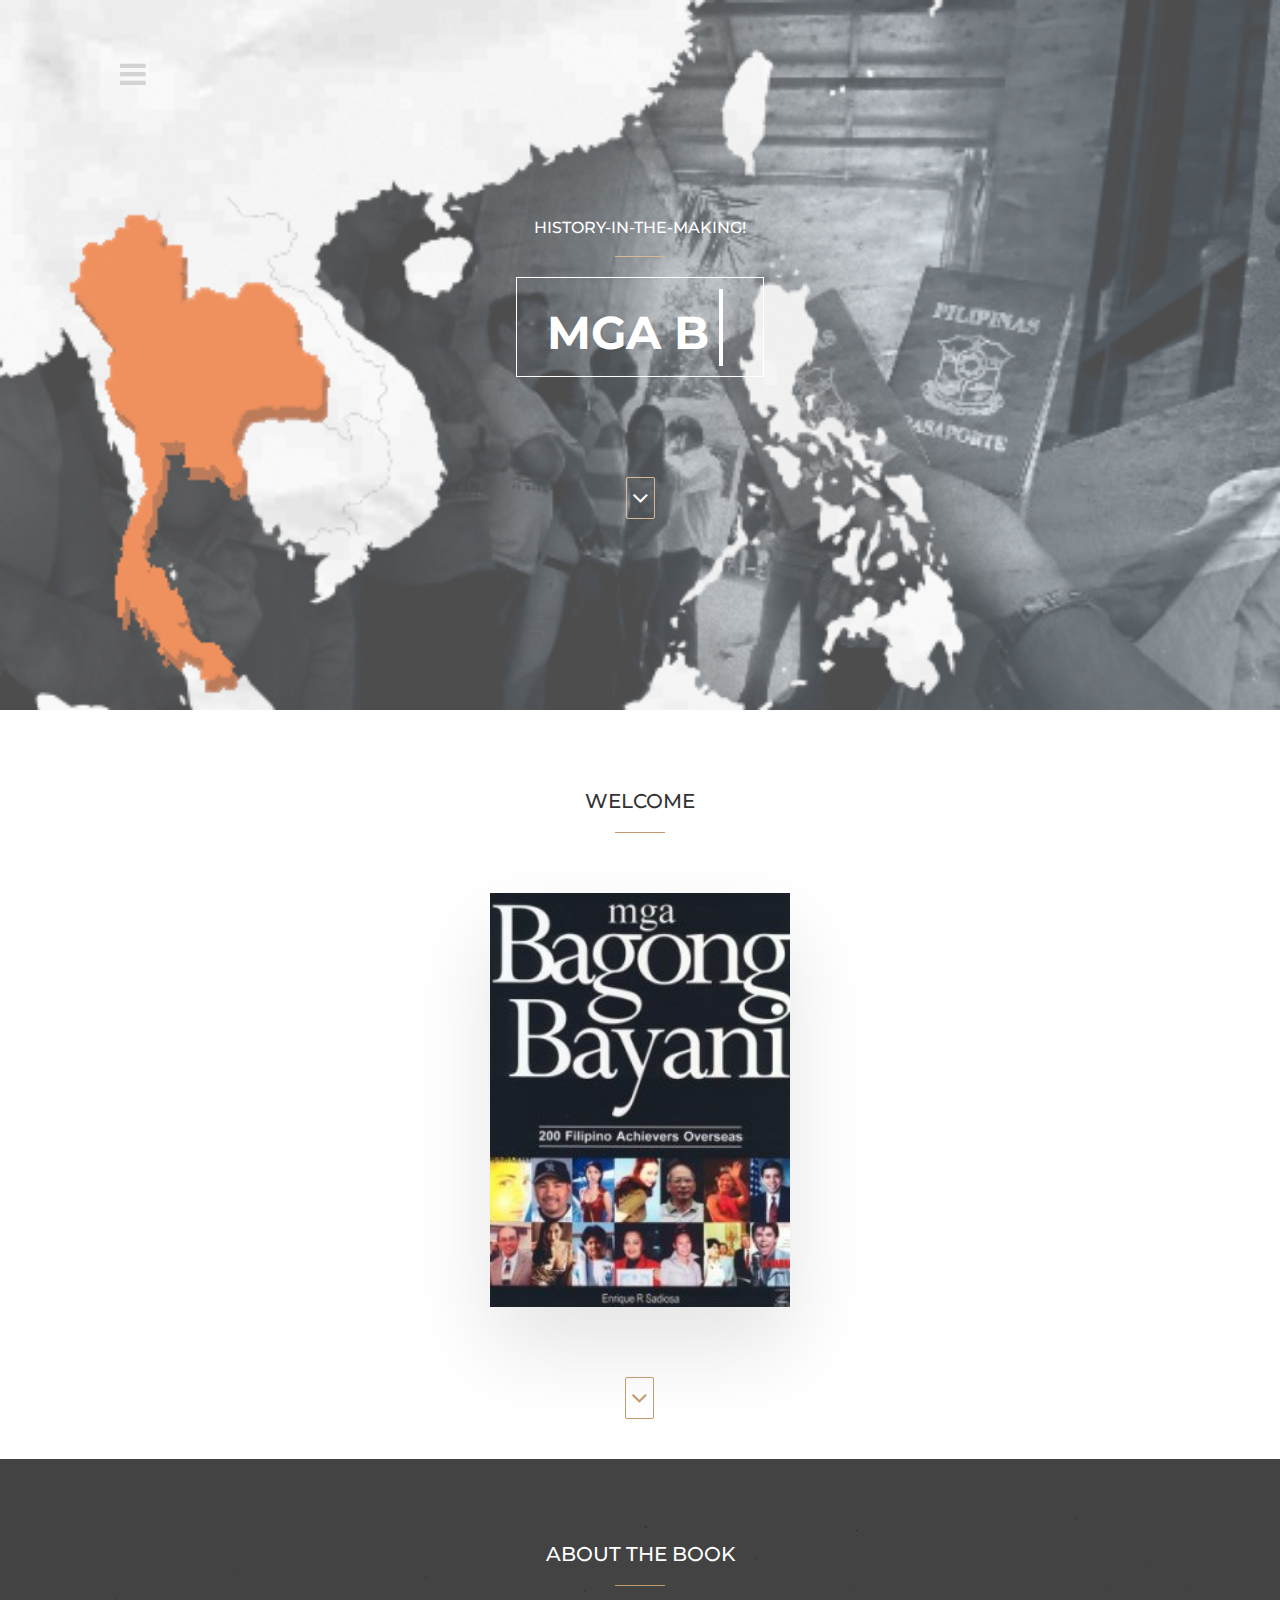
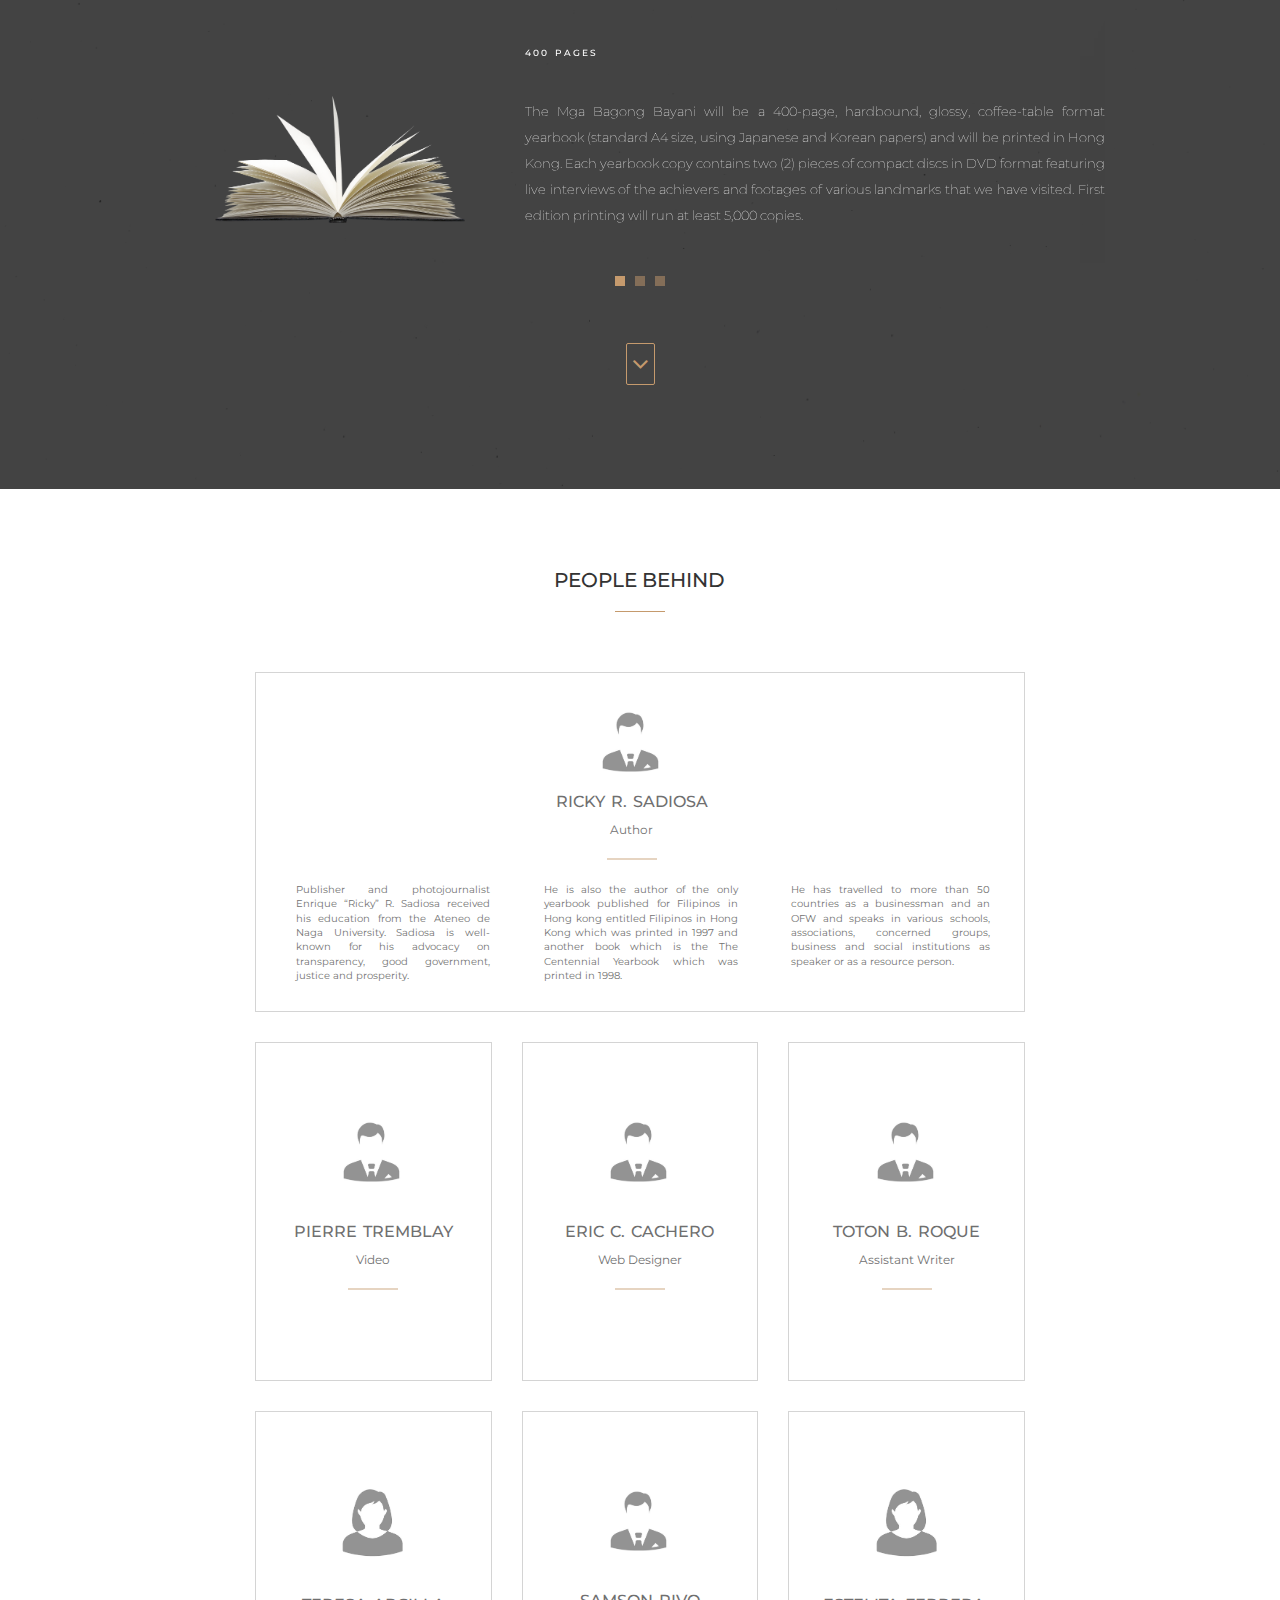
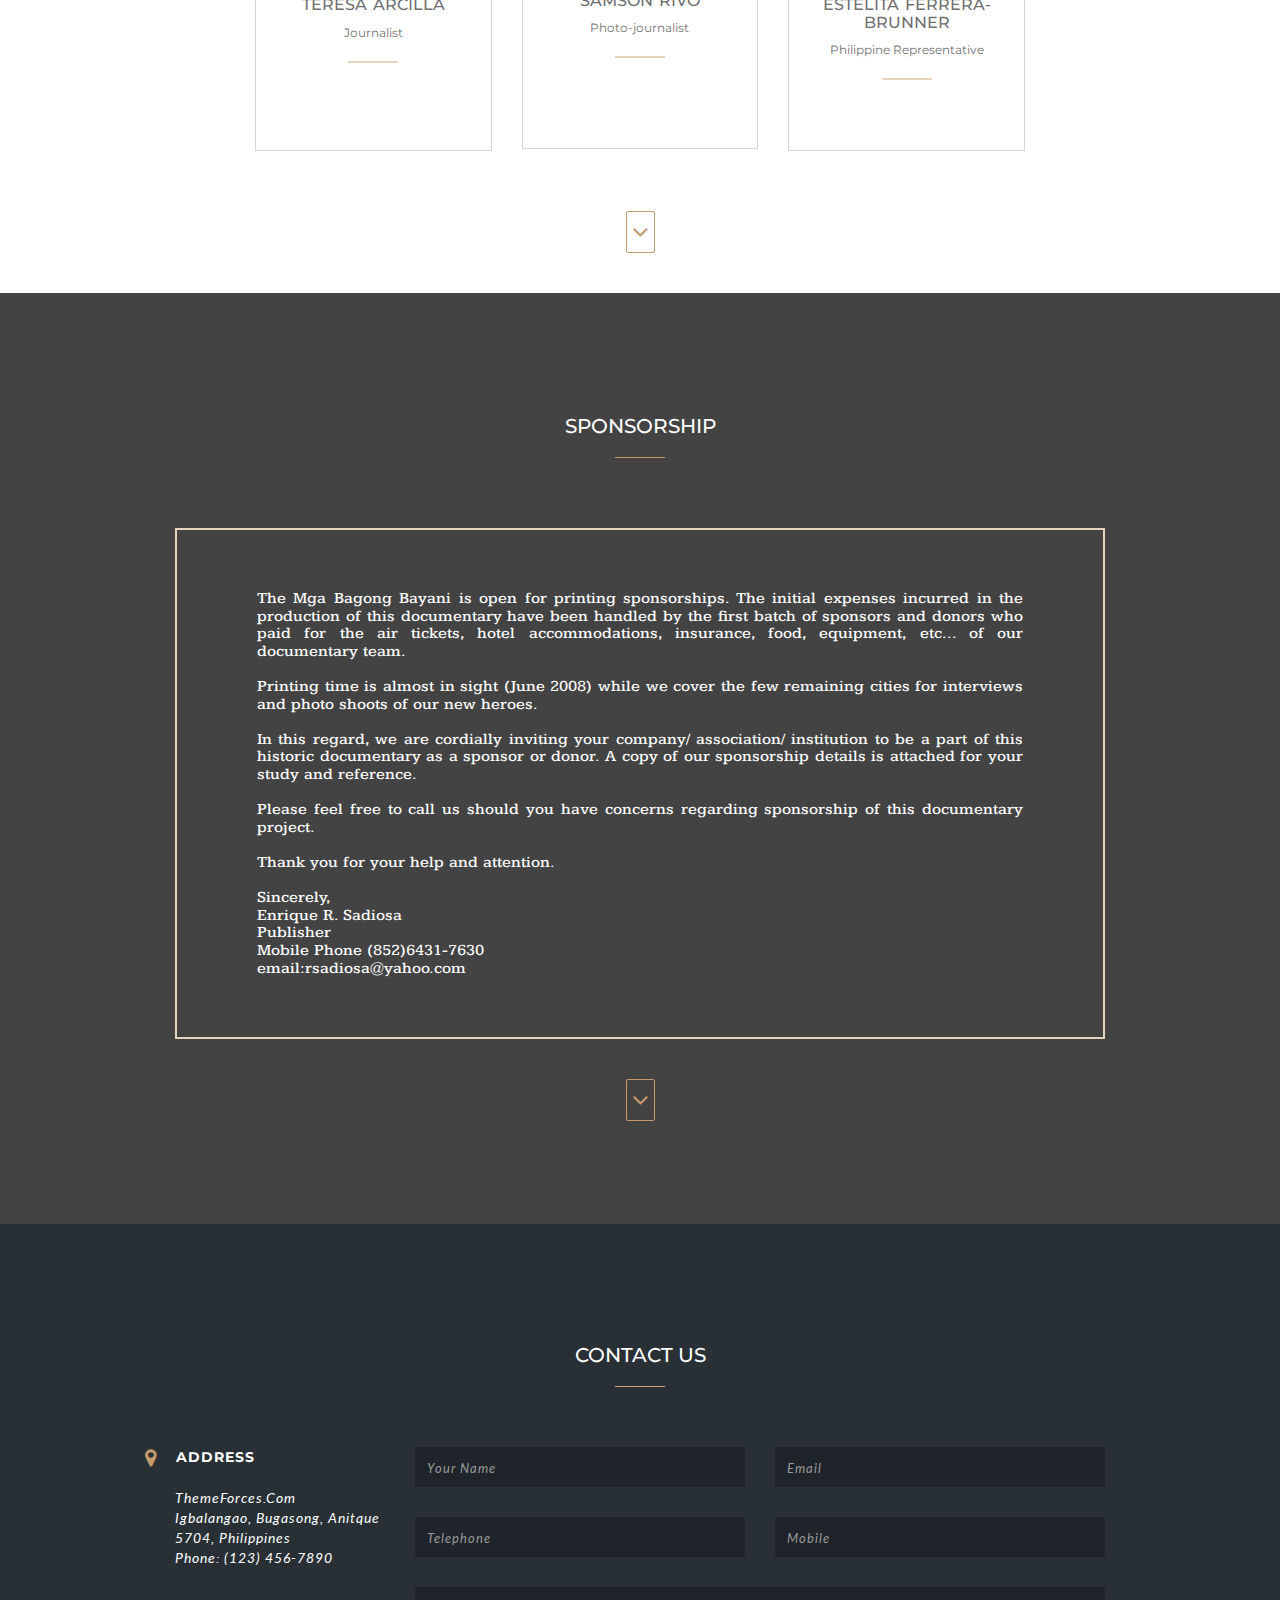
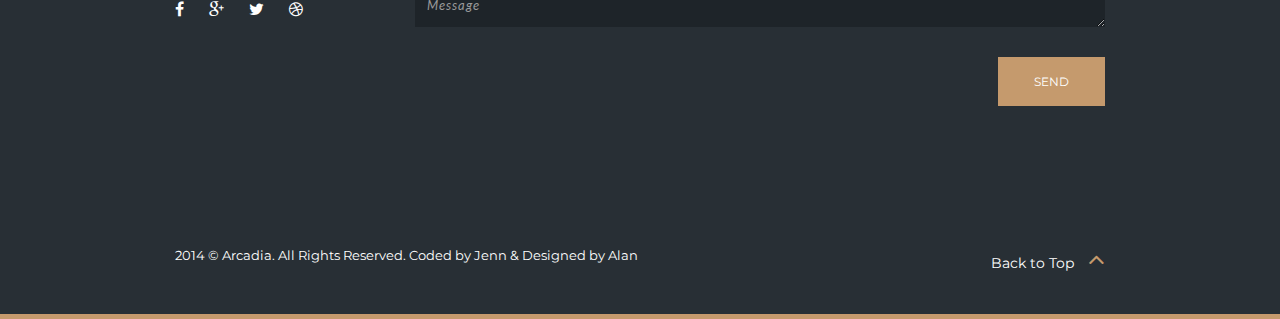
==== commit 899a727e: "Finished the design. Still needs work" ====
--- a/Bagong Bayani New/index.html
+++ b/Bagong Bayani New/index.html
@@ -40,6 +40,7 @@
     <script type="text/javascript" src="js/modernizr.custom.js"></script>
 
     <link href="https://fonts.googleapis.com/css?family=Montserrat" rel="stylesheet">
+    <link href="https://fonts.googleapis.com/css?family=Kameron" rel="stylesheet">
 
     <!-- HTML5 shim and Respond.js for IE8 support of HTML5 elements and media queries -->
     <!-- WARNING: Respond.js doesn't work if you view the page via file:// -->
@@ -61,8 +62,8 @@
             <li><a href="#home" class="page-scroll">Home</a></li>
             <li><a href="#welcome" class="page-scroll">Welcome</a></li>
             <li><a href="#about" class="page-scroll">About the Book</a></li>
-            <li><a href="#about-us" class="page-scroll">People Behind</a></li>
-            <li><a href="#abot-us" class="page-scroll">About Us</a></li>
+            <li><a href="#people-behind" class="page-scroll">People Behind</a></li>
+            <li><a href="#clients" class="page-scroll">Sponsorship</a></li>
             <li><a href="#contact" class="page-scroll">Contact Us</a></li>
         </ul><!--- End Menu -->
     </div> <!--- End Off Canvas Side Menu -->
@@ -97,14 +98,23 @@
                     <div class="section-title">
                         <h2>Welcome</h2>
                         <hr>
-                    </div>
-                    <p>A group of young Filipino publishers and producers based in Hong Kong, Canada and the Philippines, is in their final leg of an international tour for the first-ever Filipino documentary of this new century. More than five years in-the-making and covering at least thirty-eight (38) international cities in twenty eight (28) countries, the Mga Bagong Bayani - 200 Filipino Achievers Overseas, will feature 200 top overseas Filipinos highlighting their best and most recent achievements in the field of business, science and technology, politics, military, literature, medicine, entertainment and other activities that would inspire current and future Filipinos of this new millennium. This project started in 1998 and is scheduled to be printed and launched in June 2008.</p>
+                        <br><br>
+
+                        <div>
+                            <img src="book2.jpg" style="width: 300px; box-shadow: 0px 40px 80px #E5E5E5"></img>
+                        </div>
+
+                        <br><br>
+                    </div>
+
+                    <!--<p>A group of young Filipino publishers and producers based in Hong Kong, Canada and the Philippines, is in their final leg of an international tour for the first-ever Filipino documentary of this new century. More than five years in-the-making and covering at least thirty-eight (38) international cities in twenty eight (28) countries, the Mga Bagong Bayani - 200 Filipino Achievers Overseas, will feature 200 top overseas Filipinos highlighting their best and most recent achievements in the field of business, science and technology, politics, military, literature, medicine, entertainment and other activities that would inspire current and future Filipinos of this new millennium. This project started in 1998 and is scheduled to be printed and launched in June 2008.</p>
 
                     <p>A special chapter of the Mga Bagong Bayani will feature the Philippines' economic heroes, the Overseas Filipino Workers (OFWs), who saved the country from the worst effects of the Asian financial crisis in 1998-1999. Currently, there are at least 8 million overseas Filipinos working or staying in about 150 countries.</p>
 
                     <p>To date, the Documentary Team already has interviewed/documented Filipino achievers in Canada (Vancouver, Toronto, Montreal), West Coast United States (Los Angeles, San Francisco, Nevada), upstate New York, Hawaii (Guam and Saipan included), Spain (Madrid, Barcelona), United Kingdom (Stansted, London), France, Italy (Rome, Milan), Brussels (Belgium, Gent), Germany (Hanover, Berlin, Frankfurt, Potsdam, Heidelberg), Switzerland, Vienna, Hungary, Bahrain, Kingdom of Saudi Arabia, Qatar, United Arab Emirates, Dubai, Singapore, Macau, Hong Kong, South Korea, Australia (Sydney, Melbourne), and Japan (Tokyo, Nagoya, Osaka). Our next stop is Mainland China (Xiamin, Beijing, Guangzhou), downtown New York, Washington DC, New Jersey, Chicago and Mexico City before its final printing.
 
-                    Mabuhay!!</p>
+                    Mabuhay!!</p>-->
+
                     <a href="#about" class="down-btn page-scroll">
                         <span class="fa fa-angle-down"></span>
                     </a>
@@ -113,7 +123,7 @@
             </div>
         </div>
 
-    <!-- About Section -->
+    <!-- About the Book Section -->
     <div id="about">
         <div class="overlay">
             <div class="container">
@@ -127,14 +137,14 @@
                   <div class="item">
                     <br><br>
 
-                    <div style="margin-left: 40px; width: 230px; box-shadow: 10px 10px 50px #3b3b3b;">
-                        <img src="book.png"></img>
-                    </div>
-                    <br><br>
-
-                    <h6 style="margin-top:-350px">400 Pages</h6>
-
-                    <h3 style="position: absolute; font-family: 'Montserrat', sans-serif; margin-top:-300px; ">The Mga Bagong Bayani will be a 400-page, hardbound, glossy, coffee-table format yearbook (standard A4 size, using Japanese and Korean papers) and will be printed in Hong Kong. Each yearbook copy contains two (2) pieces of compact discs in DVD format featuring live interviews of the achievers and footages of various landmarks that we have visited. First edition printing will run at least 5,000 copies.</h3>
+                    <div style="margin-left: 40px; width: 230px; margin-top: 50px">
+                        <img src="openbook.png" style="width: 250px;"></img>
+                    </div>
+                    <br><br>
+
+                    <h6 style="margin-top:-215px">400 Pages</h6>
+
+                    <h3 style="position: absolute; font-family: 'Montserrat', sans-serif; margin-top:-165px; ">The Mga Bagong Bayani will be a 400-page, hardbound, glossy, coffee-table format yearbook (standard A4 size, using Japanese and Korean papers) and will be printed in Hong Kong. Each yearbook copy contains two (2) pieces of compact discs in DVD format featuring live interviews of the achievers and footages of various landmarks that we have visited. First edition printing will run at least 5,000 copies.</h3>
                   </div>
 
                   <div class="item">
@@ -147,9 +157,9 @@
 
                     <h6 style="margin-top:-462px">Dr. Jose P. Rizal Trek 2008</h6>
     
-                    <h3 style="position: relative; font-family: 'Montserrat', sans-serif; margin-top:-420px; ">To commemorate our national hero's 112th death anniversary (1896-2008), we have included the Dr. Jose P. Rizal Trek 2008, where our Documentary Team has visited and reshoot various landmarks where Dr. Jose P. Rizal, has visited more than a hundred years ago! A whole chapter (more than 50 pages) is dedicated to Dr. Rizal which will feature a never-before-published rare photographic gallery of famous landmarks where our national hero has either stayed or visited during his travels around the world. Taken in their perfect structures (and glory) before being destroyed by two (2) World Wars. These were coffee shops, castles, restaurants, parks, steam ships, hotels, opera houses, building where his classic books were written and published.Beside each rare photo is a short caption from the hero's diary. Preserved and entrusted to us by the Knights of Rizal in Germany (members mostly Germans), the photos (some are more than seventy years old) are the only remaining copies in existence.
-
-                    Our Documentary Team managed to reshoot few of the remaining landmarks still intact in perfect color to be placed side-by-side with the rare photographs. Taken in almost the same angles of their "originals," we hope these pictures will give the same dramatic impact to our readers. Also included are rare interviews and photos of various personalities working or related with the life and works of Filipino hero.</h3>
+                    <h3 style="position: relative; font-family: 'Montserrat', sans-serif; margin-top:-420px; ">To commemorate our national hero's 112th death anniversary (1896-2008), we have included the Dr. Jose P. Rizal Trek 2008, where our Documentary Team has visited and reshoot various landmarks where Dr. Jose P. Rizal, has visited more than a hundred years ago! A whole chapter (more than 50 pages) is dedicated to Dr. Rizal which will feature a never-before-published rare photographic gallery of famous landmarks where our national hero has either stayed or visited during his travels around the world. Taken in their perfect structures (and glory) before being destroyed by two (2) World Wars. Beside each rare photo is a short caption from the hero's diary. Preserved and entrusted to us by the Knights of Rizal in Germany (members mostly Germans), the photos (some are more than seventy years old) are the only remaining copies in existence.
+
+                    Our Documentary Team managed to reshoot few of the remaining landmarks still intact in perfect color to be placed side-by-side with the rare photographs. Taken in almost the same angles of their "originals," included are rare interviews and photos of various personalities working or related with the life and works of Filipino hero.</h3>
                   </div>
 
                   <div class="item">
@@ -168,7 +178,7 @@
                   </div>
                   <br>
                    
-                   <a href="#about-us" class="down-btn page-scroll">
+                   <a href="#people-behind" class="down-btn page-scroll">
                         <span class="fa fa-angle-down"></span>
                   </a>
                   <br><br><br>
@@ -179,7 +189,7 @@
 
 
  <!-- People Behind Section -->
-    <div id="about-us">
+    <div id="people-behind">
         <div class="container">
             <div class="row text-center">
                 <div class="col-md-8 col-md-offset-2">
@@ -202,11 +212,11 @@
                                     <hr>
                                 </div>
                                 <br>
-                                <p style="position:absolute; margin-top: 120px; margin-left: 20px; margin-right: 550px; font-size: 10px">Publisher and photojournalist Ricky R. Sadiosa got his education from the Ateneo de Naga University. He is author of the only yearbook published for Filipinos in Hong Kong entitled Filipinos In Hong Kong which was printed in 1997. </p>
-
-                                <p style="position: absolute; margin-top: 120px; margin-left: 268px; margin-right: 302px; font-size: 10px">Publisher and photojournalist Ricky R. Sadiosa got his education from the Ateneo de Naga University. He is author of the only yearbook published for Filipinos in Hong Kong entitled Filipinos In Hong Kong which was printed in 1997. </p>
-
-                                <p style="position: absolute; margin-top: 120px; margin-left: 515px; margin-right: 50px; font-size: 10px">Publisher and photojournalist Ricky R. Sadiosa got his education from the Ateneo de Naga University. He is author of the only yearbook published for Filipinos in Hong Kong entitled Filipinos In Hong Kong which was printed in 1997. </p>
+                                <p style="position:absolute; margin-top: 120px; margin-left: 20px; margin-right: 550px; font-size: 10px">Publisher and photojournalist Enrique “Ricky” R. Sadiosa received his education from the Ateneo de Naga University. Sadiosa is well-known for his advocacy on transparency, good government, justice and prosperity. </p>
+
+                                <p style="position: absolute; margin-top: 120px; margin-left: 268px; margin-right: 302px; font-size: 10px">He is also the author of the only yearbook published for Filipinos in Hong kong entitled Filipinos in Hong Kong which was printed in 1997 and another book which is the The Centennial Yearbook which was printed in 1998. </p>
+
+                                <p style="position: absolute; margin-top: 120px; margin-left: 515px; margin-right: 50px; font-size: 10px">He has travelled to more than 50 countries as a businessman and an OFW and speaks in various schools, associations, concerned groups, business and social institutions as speaker or as a resource person. </p>
                         
                             </div>
                         </div>
@@ -276,10 +286,11 @@
             </div>
 
             <div class="text-center">
-                <a href="#contact" class="page-scroll down-btn">
+                <a href="#clients" class="page-scroll down-btn">
                     <span class="fa fa-angle-down"></span>
                 </a>
             </div>
+            <br><br>
 
         </div>
     </div>
@@ -292,169 +303,37 @@
                     <h2>Sponsorship</h2>
                     <hr>
                 </div>
-
-                <p>
+                <br><br>
+
+                <h5 style="border-style: solid; border-width: 2px; border-color: #e6d4c1; padding: 60px 80px; text-align: justify; font-family: 'Kameron', serif; font-size: 16px; text-transform: none">
                 The Mga Bagong Bayani is open for printing sponsorships. The initial expenses incurred in the production of this documentary have been handled by the first batch of sponsors and donors who paid for the air tickets, hotel accommodations, insurance, food, equipment, etc... of our documentary team.
-                <br>
+                <br><br>
                 Printing time is almost in sight (June 2008) while we cover the few remaining cities for interviews and photo shoots of our new heroes.
-                <br>        
+                <br><br>        
                 In this regard, we are cordially inviting your company/ association/ institution to be a part of this historic documentary as a sponsor or donor. A copy of our sponsorship details is attached for your study and reference.
-                <br>    
+                <br><br>    
                 Please feel free to call us should you have concerns regarding sponsorship of this documentary project.
-                <br>
+                <br><br>
                 Thank you for your help and attention.
-                <br>
+                <br><br>
                 Sincerely,
                 <br>
                 Enrique R. Sadiosa
+                <br>
                 Publisher
+                <br>
                 Mobile Phone (852)6431-7630
+                <br>
                 email:rsadiosa@yahoo.com 
-                </p>
-
-
-            </div>
-        </div>
-    </div>
-
-
-
-    <!-- Author Section -->
-    <div id="overview-video">
-        <div class="overlay">
-            <div class="container">
-                <a href="#">
-                    <span class="fa fa-play"></span>
+                </h5>
+            </div>
+
+             <div class="text-center">
+                <a href="#contact" class="page-scroll down-btn">
+                    <span class="fa fa-angle-down"></span>
                 </a>
             </div>
-        </div>
-    </div>
-
-    <!-- Services Section -->
-    <div id="services">
-        <div class="container text-center">
-            <div class="row">
-                <div class="col-md-8 col-md-offset-2">
-                    <div class="section-title">
-                        <h2>Services</h2>
-                        <hr>
-                    </div>
-                    <p>At vero eos et accusamus et iusto odio dignissimos ducimus qui blanditiis praesentium voluptatum deleniti atque corrupti quos dolores et quas molestias excepturi sint occaecati cupiditate non provident.</p>
-                </div>
-            </div>
-
-            <div class="space"></div>
-
-            <div class="row">
-                <div class="col-md-4 col-sm-4">
-                    <div class="service">
-                        <span class="fa fa-book fa-3x"></span>
-                        <h4>Branding</h4>
-                        <p>Cras justo odio, dapibus ac facilisis in, egestas eget quam. Donec id elit non mi porta gravida at eget metus. Nullam id dolor id nibh ultricies vehicula ut id elit. At vero eos et accusamus et iusto odio dignissimos ducimus qui blanditiis. </p>
-                    </div>
-                </div>
-
-                <div class="col-md-4 col-sm-4">
-                    <div class="service">
-                        <span class="fa fa-bicycle fa-3x"></span>
-                        <h4>Web Devepment</h4>
-                        <p>Donec sed odio dui. Nullam quis risus eget urna mollis ornare vel eu leo. Cum sociis natoque penatibus et magnis dis parturient montes, nascetur ridiculus mus. Accusamus et. At vero eos et accusamus et iusto odio dignissimos ducimus qui blanditiis </p>
-                    </div>
-                </div>
-
-                <div class="col-md-4 col-sm-4">
-                    <div class="service">
-                        <span class="fa fa-plug fa-3x"></span>
-                        <h4>App Design</h4>
-                        <p>Nulla vitae elit libero, a pharetra augue. At vero eos et accusamus et iusto odio dignissimos ducimus. Aenean lacinia bibendum nulla sed consectetur. Aenean eu leo quam. Pellentesque ornare sem lacinia quam venenatis vestibulum. </p>
-                    </div>
-                </div>
-            </div>
-            <a href="#works" class="down-btn page-scroll">
-                <span class="fa fa-angle-down"></span>
-            </a>
-        </div>
-    </div>
-
-    <!-- Portfolio Section -->
-    <div id="works">
-        <div class="container">
-            <div class="row text-center">
-                <div class="col-md-8 col-md-offset-2">
-                    <div class="section-title">
-                        <h2>Our Latest Projects</h2>
-                        <hr>
-                    </div>
-                    <p>At vero eos et accusamus et iusto odio dignissimos ducimus qui blanditiis praesentium voluptatum deleniti atque corrupti quos dolores et quas molestias excepturi sint occaecati cupiditate non provident.</p>
-                </div>
-            </div>
-            <div class="space"></div>
-        </div>
-        <div class="container-fluid">
-            <div class="row">
-                <div class="col-md-3 col-sm-6 nopadding">
-                    <div class="portfolio-item">
-                        <div class="hover-bg">
-                            <a href="#">
-                                <div class="hover-text">
-                                    <h5>Logo Design</h5>
-                                    <p class="lead">Client Seal</p>
-                                    <div class="hline"></div>
-                                </div>
-                                <img src="img/portfolio/01.jpg" class="img-responsive" alt="...">
-                            </a>
-                        </div>
-                    </div>
-                </div>
-                <div class="col-md-3 col-sm-6 nopadding">
-                    <div class="portfolio-item">
-                        <div class="hover-bg">
-                            <a href="#">
-                                <div class="hover-text">
-                                    <h5>Stationery</h5>
-                                    <p class="lead">Design Project</p>
-                                    <div class="hline"></div>
-                                </div>
-                                <img src="img/portfolio/02.jpg" class="img-responsive" alt="...">
-                            </a>
-                        </div>
-                    </div>
-                </div>
-                <div class="col-md-3 col-sm-6 nopadding">
-                    <div class="portfolio-item">
-                        <div class="hover-bg">
-                            <a href="#">
-                                <div class="hover-text">
-                                    <h5>Branding</h5>
-                                    <p class="lead">Metalbrand</p>
-                                    <div class="hline"></div>
-                                </div>
-                            </a>
-                            <img src="img/portfolio/03.jpg" class="img-responsive" alt="...">
-                        </div>
-                    </div>
-                </div>
-                <div class="col-md-3 col-sm-6 nopadding">
-                    <div class="portfolio-item">
-                        <div class="hover-bg">
-                            <a href="#">
-                                <div class="hover-text">
-                                    <h5>Business Card</h5>
-                                    <p class="lead">Clothing Line</p>
-                                    <div class="hline"></div>
-                                </div>
-                            </a>
-                            <img src="img/portfolio/04.jpg" class="img-responsive" alt="...">
-                        </div>
-                    </div>
-                </div>
-            </div>
-        </div>
-        <div class="space"></div>
-        <div class="text-center">
-            <a href="#" class="btn read-more-btn">Check on Dribbble</a>
-            <br>
-            <a href="#about-us" class="down-btn page-scroll"><span class="fa fa-angle-down"></span></a>
+
         </div>
     </div>
 
@@ -490,11 +369,11 @@
                         <div class="row">
                             <div class="col-md-6">
                                 <input type="text" class="form-control" placeholder="Your Name">
-                                <input type="text" class="form-control" placeholder="Phone No.">
+                                <input type="text" class="form-control" placeholder="Telephone">
                             </div>
                             <div class="col-md-6">
                                 <input type="text" class="form-control" placeholder="Email">
-                                <input type="text" class="form-control" placeholder="Subject">
+                                <input type="text" class="form-control" placeholder="Mobile">
                             </div>
                         </div>
                         <textarea class="form-control" rows="4" placeholder="Message"></textarea>
